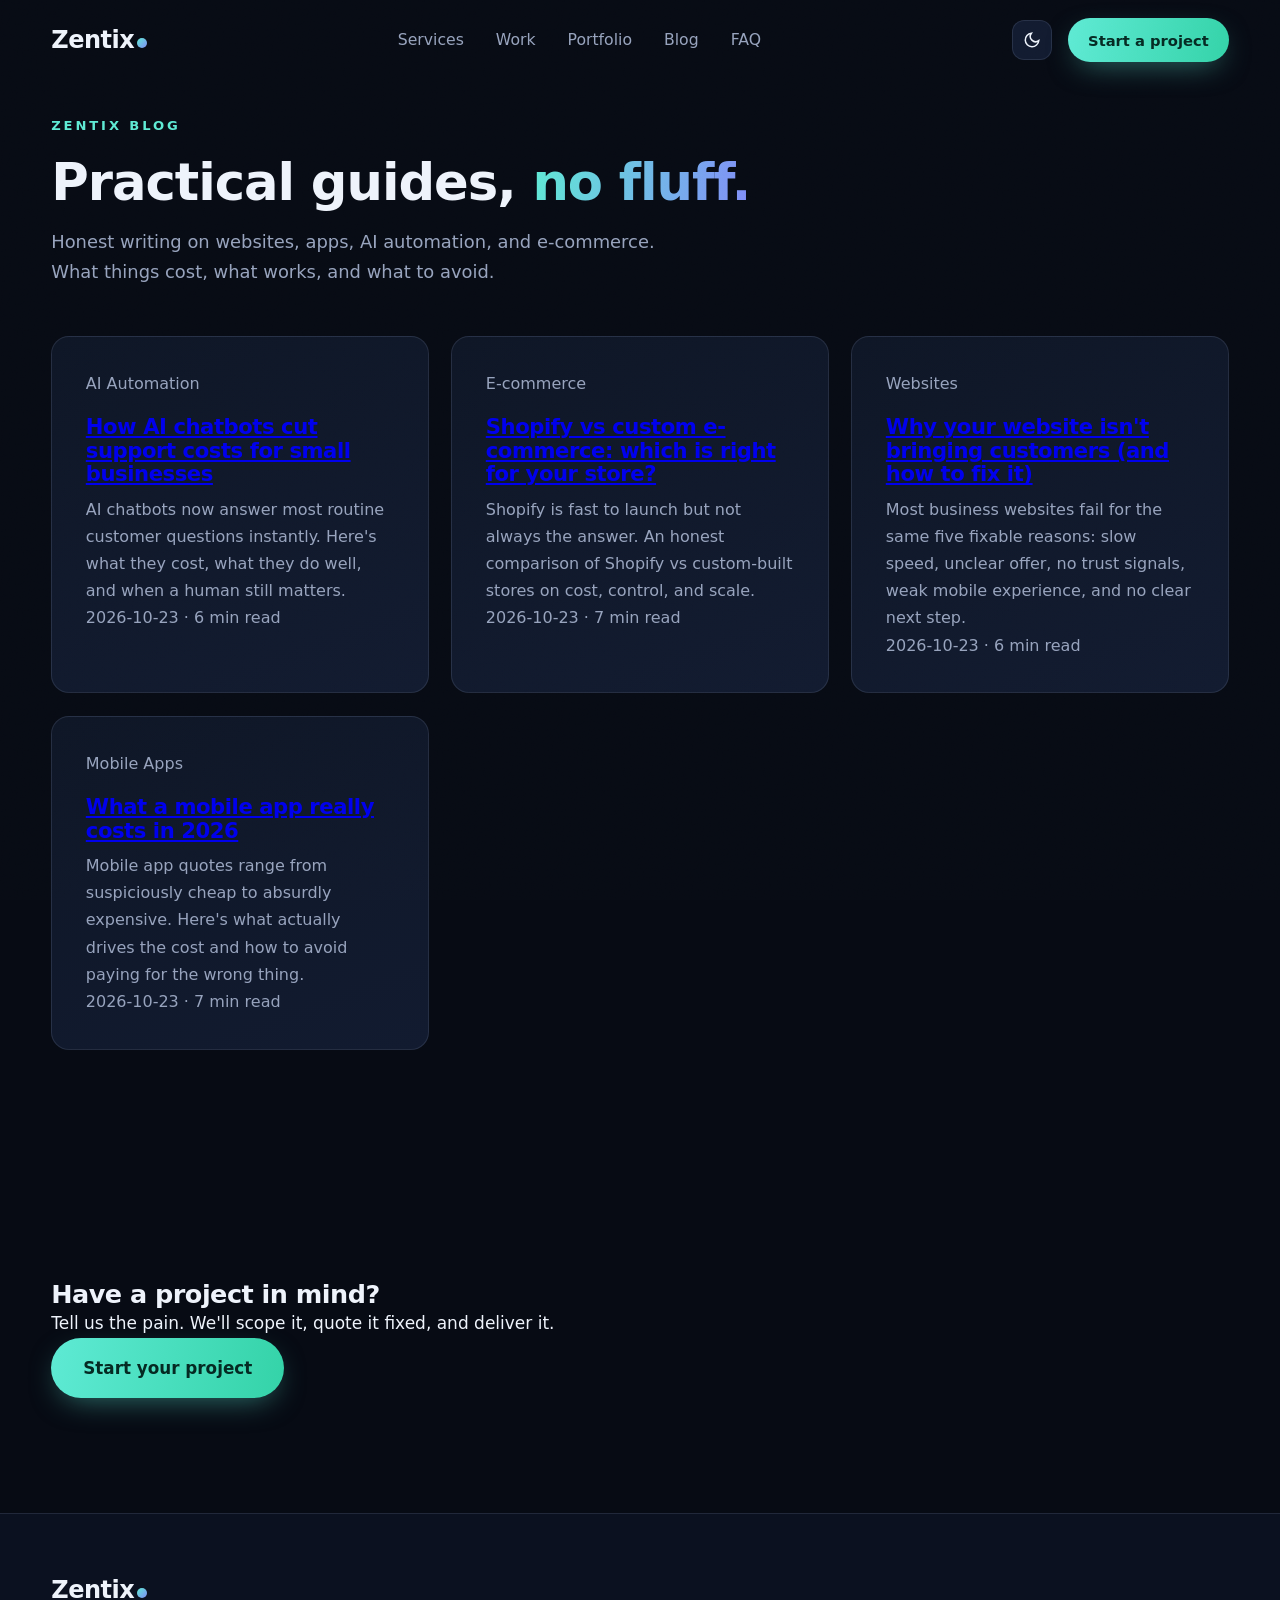
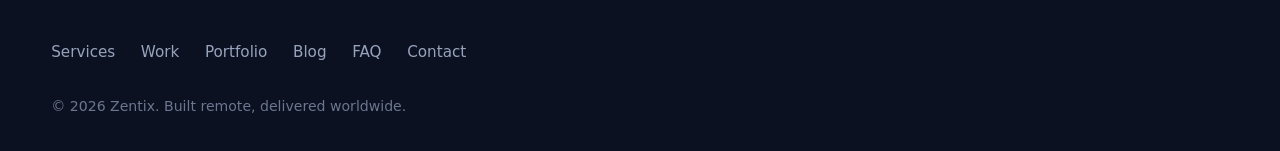
==== blog.html @ e2fa5c46 "night batch: born-digital section, i18n 6-lang, blog, OG image" ====
<!DOCTYPE html>
<html lang="en">
<head>
  <meta charset="UTF-8">
  <meta name="viewport" content="width=device-width, initial-scale=1.0">
  <title>Blog — Zentix | Websites, Apps, AI Automation, E-commerce</title>
  <meta name="description" content="Practical, honest guides on websites, mobile apps, AI automation and e-commerce from the Zentix team.">
  <link rel="canonical" href="https://mycodescene.github.io/zentix/blog.html">
  <meta property="og:type" content="website">
  <meta property="og:title" content="Zentix Blog">
  <meta property="og:image" content="https://mycodescene.github.io/zentix/images/og-image.png">
  <meta property="og:image:width" content="1200">
  <meta property="og:image:height" content="630">
  <meta name="twitter:card" content="summary_large_image">
  <meta name="twitter:image" content="https://mycodescene.github.io/zentix/images/og-image.png">
  <meta property="og:description" content="Practical, honest guides on websites, mobile apps, AI automation and e-commerce.">
  <link rel="icon" href="favicon.svg" type="image/svg+xml">
  <link rel="stylesheet" href="styles.css">
  <link rel="alternate" type="application/rss+xml" title="Zentix Blog" href="rss.xml">
  <script>document.documentElement.classList.add("js")</script>
  <script type="application/ld+json">{"@context":"https://schema.org","@type":"Blog","name":"Zentix Blog","description":"Practical guides on websites, apps, AI automation and e-commerce.","url":"https://mycodescene.github.io/zentix/blog.html"}</script>
</head>
<body>
  <div class="preloader" aria-hidden="true"><span class="preloader-word">Zentix<span class="preloader-dot">.</span></span></div>
  <a class="skip-link" href="#main">Skip to content</a>
  <header class="site-header" id="siteHeader">
    <div class="container header-inner">
      <a href="index.html" class="logo" aria-label="Zentix home">Zentix<span class="logo-dot" aria-hidden="true"></span></a>
      <nav class="main-nav" id="mainNav" aria-label="Primary">
        <a href="index.html#services" data-i18n="nav_services">Services</a>
        <a href="index.html#work" data-i18n="nav_work">Work</a>
        <a href="portfolio.html" data-i18n="nav_portfolio">Portfolio</a>
        <a href="blog.html" aria-current="page" data-i18n="nav_blog">Blog</a>
        <a href="index.html#faq" data-i18n="nav_faq">FAQ</a>
      </nav>
      <div class="header-actions">
        <button class="theme-toggle" id="themeToggle" data-i18n-aria="switch_theme" aria-label="Switch theme" aria-pressed="false">
          <svg class="tt-moon" viewBox="0 0 24 24" width="18" height="18" fill="none" stroke="currentColor" stroke-width="2" stroke-linecap="round"><path d="M21 12.8A9 9 0 1 1 11.2 3a7 7 0 0 0 9.8 9.8z"/></svg>
          <svg class="tt-sun" viewBox="0 0 24 24" width="18" height="18" fill="none" stroke="currentColor" stroke-width="2" stroke-linecap="round"><circle cx="12" cy="12" r="4"/><path d="M12 2v2m0 16v2M4.9 4.9l1.4 1.4m11.4 11.4 1.4 1.4M2 12h2m16 0h2M4.9 19.1l1.4-1.4M17.7 6.3l1.4-1.4"/></svg>
        </button>
        <a href="index.html#contact" class="btn btn-primary btn-sm" data-i18n="nav_start">Start a project</a>
        <button class="nav-toggle" id="navToggle" data-i18n-aria="open_menu" aria-label="Open menu" aria-expanded="false" aria-controls="mainNav"><span></span><span></span><span></span></button>
      </div>
    </div>
  </header>
  <main id="main">
    <section class="section" aria-label="Blog">
      <div class="container">
        <p class="eyebrow reveal" data-i18n="blog_eyebrow">Zentix Blog</p>
        <h1 class="section-title reveal"><span data-i18n="blog_t1">Practical guides,</span> <span class="grad-text" data-i18n="blog_t2">no fluff.</span></h1>
        <p class="section-sub reveal" data-i18n="blog_sub">Honest writing on websites, apps, AI automation, and e-commerce. What things cost, what works, and what to avoid.</p>
        <div class="services-grid">

          <article class="card reveal post-card">
            <p class="post-cat">AI Automation</p>
            <h3><a href="posts/ai-chatbots-support-costs.html">How AI chatbots cut support costs for small businesses</a></h3>
            <p>AI chatbots now answer most routine customer questions instantly. Here's what they cost, what they do well, and when a human still matters.</p>
            <p class="post-meta">2026-10-23 &middot; 6 min read</p>
          </article>

          <article class="card reveal post-card">
            <p class="post-cat">E-commerce</p>
            <h3><a href="posts/shopify-vs-custom-ecommerce.html">Shopify vs custom e-commerce: which is right for your store?</a></h3>
            <p>Shopify is fast to launch but not always the answer. An honest comparison of Shopify vs custom-built stores on cost, control, and scale.</p>
            <p class="post-meta">2026-10-23 &middot; 7 min read</p>
          </article>

          <article class="card reveal post-card">
            <p class="post-cat">Websites</p>
            <h3><a href="posts/website-not-bringing-customers.html">Why your website isn't bringing customers (and how to fix it)</a></h3>
            <p>Most business websites fail for the same five fixable reasons: slow speed, unclear offer, no trust signals, weak mobile experience, and no clear next step.</p>
            <p class="post-meta">2026-10-23 &middot; 6 min read</p>
          </article>

          <article class="card reveal post-card">
            <p class="post-cat">Mobile Apps</p>
            <h3><a href="posts/mobile-app-cost-2026.html">What a mobile app really costs in 2026</a></h3>
            <p>Mobile app quotes range from suspiciously cheap to absurdly expensive. Here's what actually drives the cost and how to avoid paying for the wrong thing.</p>
            <p class="post-meta">2026-10-23 &middot; 7 min read</p>
          </article>
        </div>
      </div>
    </section>
    <section class="section cta-band" aria-label="Call to action">
      <div class="container">
        <h2 class="reveal" data-i18n="cta_t">Have a project in mind?</h2>
        <p class="reveal" data-i18n="cta_d">Tell us the pain. We'll scope it, quote it fixed, and deliver it.</p>
        <p class="reveal"><a class="btn btn-primary btn-lg" href="index.html#contact" data-i18n="hero_cta1">Start your project</a></p>
      </div>
    </section>
  </main>
  <footer class="site-footer">
    <div class="container footer-inner">
      <a href="index.html" class="logo">Zentix<span class="logo-dot" aria-hidden="true"></span></a>
      <nav class="footer-nav" aria-label="Footer">
        <a href="index.html#services" data-i18n="nav_services">Services</a>
        <a href="index.html#work" data-i18n="nav_work">Work</a>
        <a href="portfolio.html" data-i18n="nav_portfolio">Portfolio</a>
        <a href="blog.html">Blog</a>
        <a href="index.html#faq" data-i18n="nav_faq">FAQ</a>
        <a href="index.html#contact" data-i18n="nav_contact">Contact</a>
      </nav>
      <p class="footer-copy" data-i18n="f_copy">&copy; 2026 Zentix. Built remote, delivered worldwide.</p>
    </div>
  </footer>
  <script src="script.js"></script>
</body>
</html>
---- styles.css ----
/* ============ ZENTIX — custom agency theme ============ */
:root {
  --ease: cubic-bezier(.16,1,.3,1); /* signature easing, winners use one curve everywhere */
  --bg: #070b14;
  --bg-soft: #0b1120;
  --surface: #0e1626;
  --surface-2: #121b30;
  --ink: #eef3fb;
  --muted: #97a3bd;
  --muted-2: #6b7690;
  --accent: #5eead4;
  --accent-2: #818cf8;
  --accent-dim: rgba(94, 234, 212, 0.12);
  --line: rgba(151, 163, 189, 0.16);
  --radius: 18px;
  --font-display: "Space Grotesk", system-ui, sans-serif;
  --font-body: "Inter", system-ui, sans-serif;
  --shadow-lg: 0 24px 60px -24px rgba(0, 0, 0, 0.7);
}

* { margin: 0; padding: 0; box-sizing: border-box; }

html {
  scroll-behavior: smooth;
  scroll-padding-top: 92px;
}

body {
  background: var(--bg);
  color: var(--ink);
  font-family: var(--font-body);
  font-size: 1.0625rem;
  line-height: 1.7;
  -webkit-font-smoothing: antialiased;
  overflow-x: hidden;
}

::selection { background: var(--accent); color: #06251f; }

img, svg { display: block; max-width: 100%; }

.container {
  width: min(1180px, 92%);
  margin: 0 auto;
}
.container.narrow { width: min(820px, 92%); }

.skip-link {
  position: absolute; left: -9999px; top: 0;
  background: var(--accent); color: #06251f;
  padding: 0.6rem 1rem; border-radius: 0 0 10px 0; z-index: 200;
  font-weight: 600; text-decoration: none;
}
.skip-link:focus { left: 0; }

/* ---------- typography ---------- */
h1, h2, h3 { font-family: var(--font-display); line-height: 1.12; letter-spacing: -0.02em; }

.eyebrow {
  font-family: var(--font-display);
  font-size: 0.82rem; font-weight: 600;
  letter-spacing: 0.22em; text-transform: uppercase;
  color: var(--accent);
  margin-bottom: 1rem;
}

.section-title {
  font-size: clamp(2rem, 4.6vw, 3.2rem);
  font-weight: 700;
  margin-bottom: 1rem;
}
.section-sub {
  color: var(--muted);
  font-size: 1.12rem;
  max-width: 640px;
  margin-bottom: 3rem;
}
.grad-text {
  background: linear-gradient(100deg, var(--accent), var(--accent-2));
  -webkit-background-clip: text;
  background-clip: text;
  color: transparent;
}

/* ---------- buttons ---------- */
.btn {
  display: inline-flex; align-items: center; justify-content: center;
  font-family: var(--font-display); font-weight: 600;
  text-decoration: none; border-radius: 999px;
  transition: transform 0.25s ease, box-shadow 0.25s ease, background 0.25s ease;
  cursor: pointer; border: none;
}
.btn-primary {
  background: linear-gradient(100deg, var(--accent), #34d3a8);
  color: #052a23;
  box-shadow: 0 10px 30px -10px rgba(94, 234, 212, 0.5);
}
.btn-primary:hover { transform: translateY(-2px); box-shadow: 0 16px 38px -10px rgba(94, 234, 212, 0.6); }
.btn-ghost {
  border: 1px solid var(--line);
  color: var(--ink);
  background: rgba(255, 255, 255, 0.02);
}
.btn-ghost:hover { border-color: var(--accent); color: var(--accent); transform: translateY(-2px); }
.btn-lg { padding: 1rem 2rem; font-size: 1.05rem; }
.btn-sm { padding: 0.62rem 1.25rem; font-size: 0.92rem; }

/* ---------- header ---------- */
.site-header {
  position: fixed; inset: 0 0 auto 0; z-index: 100;
  transition: background 0.3s ease, border-color 0.3s ease, backdrop-filter 0.3s ease;
  border-bottom: 1px solid transparent;
}
.site-header.scrolled {
  background: rgba(7, 11, 20, 0.78);
  -webkit-backdrop-filter: blur(14px);
  backdrop-filter: blur(14px);
  border-bottom-color: var(--line);
}
.header-inner {
  display: flex; align-items: center; justify-content: space-between;
  padding: 1.1rem 0;
}
.logo {
  font-family: var(--font-display); font-weight: 700; font-size: 1.5rem;
  color: var(--ink); text-decoration: none; letter-spacing: -0.02em;
}
.logo-dot {
  display: inline-block; width: 0.42em; height: 0.42em; border-radius: 50%;
  background: linear-gradient(135deg, var(--accent), var(--accent-2));
  margin-left: 0.1em;
}
.main-nav { display: flex; gap: 2rem; }
.main-nav a {
  color: var(--muted); text-decoration: none; font-weight: 500; font-size: 0.98rem;
  transition: color 0.2s ease;
}
.main-nav a:hover { color: var(--ink); }
.header-actions { display: flex; align-items: center; gap: 1rem; }
.nav-toggle {
  display: none; flex-direction: column; gap: 5px;
  background: none; border: none; cursor: pointer; padding: 0.5rem;
}
.nav-toggle span {
  width: 24px; height: 2px; background: var(--ink); border-radius: 2px;
  transition: transform 0.3s ease, opacity 0.3s ease;
}

/* ---------- hero ---------- */
.hero {
  position: relative; min-height: 100svh;
  display: flex; align-items: center;
  padding: 8.5rem 0 5rem;
  overflow: hidden;
}
.hero-canvas { position: absolute; inset: 0; width: 100%; height: 100%; opacity: 0.55; }
.hero-orbs { position: absolute; inset: 0; pointer-events: none; }
.orb { position: absolute; border-radius: 50%; filter: blur(90px); opacity: 0.5; animation: drift 14s ease-in-out infinite alternate; }
.orb-1 { width: 480px; height: 480px; background: rgba(94, 234, 212, 0.16); top: -140px; left: -120px; }
.orb-2 { width: 420px; height: 420px; background: rgba(129, 140, 248, 0.18); bottom: -120px; right: -100px; animation-delay: -5s; }
.orb-3 { width: 260px; height: 260px; background: rgba(94, 234, 212, 0.1); top: 38%; left: 55%; animation-delay: -9s; }
@keyframes drift {
  from { transform: translate(0, 0) scale(1); }
  to { transform: translate(60px, 40px) scale(1.12); }
}
.hero-inner { position: relative; z-index: 2; }
.hero-title {
  font-size: clamp(2.7rem, 7.2vw, 5.4rem);
  font-weight: 700;
  margin: 0 0 1.6rem;
}
.hero-title .line { display: block; }
.hero-sub {
  color: var(--muted); font-size: clamp(1.05rem, 1.6vw, 1.28rem);
  max-width: 620px; margin-bottom: 2.4rem;
}
.hero-ctas { display: flex; gap: 1rem; flex-wrap: wrap; margin-bottom: 2.6rem; }
.hero-meta { color: var(--muted-2); font-size: 0.95rem; display: flex; gap: 0.8rem; align-items: center; flex-wrap: wrap; }
.hero-meta .sep { color: var(--accent); }
.scroll-hint {
  position: absolute; bottom: 2rem; left: 50%; transform: translateX(-50%);
  width: 26px; height: 44px; border: 2px solid var(--muted-2); border-radius: 14px;
  display: flex; justify-content: center; padding-top: 8px; z-index: 2;
}
.scroll-hint span { width: 4px; height: 8px; border-radius: 4px; background: var(--accent); animation: hint 1.8s ease-in-out infinite; }
@keyframes hint { 0%, 100% { transform: translateY(0); opacity: 1; } 50% { transform: translateY(10px); opacity: 0.3; } }

/* ---------- reveal ---------- */
.reveal { opacity: 0; transform: translateY(28px); transition: opacity 0.7s ease, transform 0.7s ease; }
.reveal.visible { opacity: 1; transform: none; }

/* ---------- stats ---------- */
.stats { border-top: 1px solid var(--line); border-bottom: 1px solid var(--line); background: var(--bg-soft); }
.stats-grid {
  display: grid; grid-template-columns: repeat(4, 1fr);
  padding: 2.6rem 0;
}
.stat { text-align: center; padding: 0 1rem; position: relative; }
.stat + .stat::before {
  content: ""; position: absolute; left: 0; top: 15%; height: 70%;
  width: 1px; background: var(--line);
}
.stat-value { font-family: var(--font-display); font-size: clamp(1.7rem, 3vw, 2.5rem); font-weight: 700; color: var(--ink); }
.stat-value.stat-text { color: var(--accent); }
.stat-label { color: var(--muted); font-size: 0.92rem; margin-top: 0.3rem; }

/* ---------- sections ---------- */
.section { padding: clamp(4.5rem, 9vw, 7.5rem) 0; }
.section-alt { background: var(--bg-soft); border-top: 1px solid var(--line); border-bottom: 1px solid var(--line); }

/* ---------- cards / services ---------- */
.services-grid {
  display: grid; grid-template-columns: repeat(auto-fit, minmax(300px, 1fr));
  gap: 1.4rem;
}
.card {
  background: linear-gradient(160deg, var(--surface), var(--surface-2));
  border: 1px solid var(--line);
  border-radius: var(--radius);
  padding: 2.1rem;
  transition: transform 0.3s ease, border-color 0.3s ease, box-shadow 0.3s ease;
  position: relative; overflow: hidden;
}
.card::after {
  content: ""; position: absolute; inset: 0; border-radius: inherit; pointer-events: none;
  background: radial-gradient(420px 200px at 20% 0%, rgba(94, 234, 212, 0.09), transparent 60%);
  opacity: 0; transition: opacity 0.3s ease;
}
.card:hover { transform: translateY(-6px); border-color: rgba(94, 234, 212, 0.4); box-shadow: var(--shadow-lg); }
.card:hover::after { opacity: 1; }
.card h3 { font-size: 1.32rem; margin: 1.1rem 0 0.6rem; }
.card p { color: var(--muted); font-size: 1rem; }
.card-icon {
  width: 52px; height: 52px; border-radius: 14px;
  display: flex; align-items: center; justify-content: center;
  background: var(--accent-dim); color: var(--accent);
}
.card-icon svg { width: 26px; height: 26px; }

/* ---------- work slider ---------- */
.slider { position: relative; }
.slider-viewport { overflow: hidden; border-radius: calc(var(--radius) + 6px); }
.slider-track { display: flex; transition: transform 0.55s cubic-bezier(0.22, 0.8, 0.3, 1); }
.slide {
  flex: 0 0 100%;
  display: grid; grid-template-columns: 1.25fr 1fr; gap: 2.5rem; align-items: center;
  background: linear-gradient(160deg, var(--surface), var(--surface-2));
  border: 1px solid var(--line);
  border-radius: calc(var(--radius) + 6px);
  padding: clamp(1.6rem, 4vw, 3rem);
  min-height: 420px;
}
.browser-mock {
  border-radius: 14px; overflow: hidden;
  border: 1px solid rgba(255, 255, 255, 0.12);
  box-shadow: var(--shadow-lg);
  min-height: 300px; display: flex; flex-direction: column;
}
.mock-a { background: linear-gradient(135deg, #0e3a4d, #0a6b6b); }
.mock-b { background: linear-gradient(135deg, #2a1215, #7a1f1f); }
.mock-c { background: linear-gradient(135deg, #1d3a24, #3f6b35); }
.mock-d { background: linear-gradient(135deg, #3a1d5e, #b23a48); }
.mock-e { background: linear-gradient(135deg, #232a5e, #5e3fa3); }
.mock-f { background: linear-gradient(135deg, #0f3d33, #1f8a5b); }
.mock-g { background: linear-gradient(135deg, #101c3a, #8a6d1f); }
.mock-h { background: linear-gradient(135deg, #1c2b33, #2b7a8a); }
.mock-i { background: linear-gradient(135deg, #123a5e, #1f8a70); }
.mock-j { background: linear-gradient(135deg, #3a2a12, #b07a1f); }
.mock-k { background: linear-gradient(135deg, #12305e, #2f7fc4); }
.mock-l { background: linear-gradient(135deg, #3d1420, #c43d2f); }
.mock-m { background: linear-gradient(135deg, #14283d, #2f6db0); }
.mock-n { background: linear-gradient(135deg, #2a1f4d, #6d3fb0); }
.mock-o { background: linear-gradient(135deg, #3d2a12, #c47a1f); }
.mock-p { background: linear-gradient(135deg, #123a4d, #1f9dc4); }
.mock-q { background: linear-gradient(135deg, #0f2b4d, #3f8aC4); }
.mock-r { background: linear-gradient(135deg, #3d2b12, #c48a1f); }
.browser-bar {
  display: flex; align-items: center; gap: 0.45rem;
  padding: 0.7rem 1rem; background: rgba(0, 0, 0, 0.35);
}
.browser-bar span { width: 10px; height: 10px; border-radius: 50%; background: rgba(255, 255, 255, 0.28); }
.browser-bar em {
  font-style: normal; font-size: 0.78rem; color: rgba(255, 255, 255, 0.85);
  background: rgba(255, 255, 255, 0.12); border-radius: 999px;
  padding: 0.15rem 0.8rem; margin-left: 0.5rem; font-family: var(--font-display);
  white-space: nowrap; overflow: hidden; text-overflow: ellipsis; max-width: 70%;
}

/* ---------- light theme ---------- */
[data-theme="light"] {
  --bg: #f5f8fc;
  --bg-soft: #e9eff8;
  --surface: #ffffff;
  --surface-2: #edf2f9;
  --ink: #0d1526;
  --muted: #48546e;
  --muted-2: #7c879e;
  --accent: #0d9488;
  --accent-2: #4f46e5;
  --accent-dim: rgba(13, 148, 136, 0.10);
  --line: rgba(13, 21, 38, 0.12);
  --shadow-lg: 0 24px 60px -28px rgba(13, 21, 38, 0.28);
}
.theme-toggle {
  display: inline-flex; align-items: center; justify-content: center;
  width: 40px; height: 40px; border-radius: 12px; cursor: pointer;
  background: var(--surface-2); border: 1px solid var(--line); color: var(--ink);
  transition: transform 0.2s ease, background 0.2s ease;
}
.theme-toggle:hover { transform: translateY(-2px); background: var(--accent-dim); }
.theme-toggle .tt-sun { display: none; }
[data-theme="light"] .theme-toggle .tt-sun { display: block; }
[data-theme="light"] .theme-toggle .tt-moon { display: none; }
.thumb-link { display: block; border-radius: 0 0 12px 12px; overflow: hidden; }
.thumb-link:hover img.thumb { transform: scale(1.02); }
img.thumb { transition: transform 0.35s ease; }

.browser-mock img.thumb { flex: 1; width: 100%; min-height: 260px; object-fit: cover; object-position: top center; display: block; background: #0b0f14; }
.mock-body { flex: 1; padding: 1.6rem; display: flex; flex-direction: column; gap: 0.8rem; justify-content: center; }
.mock-body i { display: block; border-radius: 8px; background: rgba(255, 255, 255, 0.16); }
.m-hero { height: 86px; background: rgba(255, 255, 255, 0.22); }
.m-line { height: 12px; }
.m-line.w80 { width: 80%; } .m-line.w75 { width: 75%; } .m-line.w70 { width: 70%; }
.m-line.w65 { width: 65%; } .m-line.w60 { width: 60%; } .m-line.w55 { width: 55%; } .m-line.w50 { width: 50%; }
.m-btn { width: 120px; height: 30px; background: rgba(255, 255, 255, 0.32); margin-top: 0.4rem; }
.mock-app { align-items: center; }
.m-phone { width: 110px; height: 190px; border-radius: 22px; background: rgba(255, 255, 255, 0.2); border: 3px solid rgba(255, 255, 255, 0.35); }
.slide-info h3 { font-size: clamp(1.6rem, 3vw, 2.3rem); margin-bottom: 0.8rem; }
.slide-info p { color: var(--muted); margin-bottom: 1.4rem; }
.text-link {
  color: var(--accent); font-weight: 600; text-decoration: none;
  font-family: var(--font-display); display: inline-flex; align-items: center; gap: 0.3rem;
}
.text-link:hover { text-decoration: underline; }
.slider-controls {
  display: flex; align-items: center; justify-content: center;
  gap: 1.2rem; margin-top: 1.6rem;
}
.slider-btn {
  width: 48px; height: 48px; border-radius: 50%;
  border: 1px solid var(--line); background: var(--surface); color: var(--ink);
  font-size: 1.2rem; cursor: pointer;
  transition: border-color 0.2s ease, color 0.2s ease, transform 0.2s ease;
}
.slider-btn:hover { border-color: var(--accent); color: var(--accent); transform: scale(1.06); }
.slider-dots { display: flex; gap: 0.55rem; flex-wrap: wrap; justify-content: center; max-width: 60%; }
.slider-dot {
  width: 10px; height: 10px; border-radius: 50%;
  background: var(--muted-2); border: none; cursor: pointer; padding: 0;
  transition: background 0.2s ease, transform 0.2s ease;
}
.slider-dot.active { background: var(--accent); transform: scale(1.35); }
.work-note { text-align: center; color: var(--muted-2); margin-top: 2rem; font-size: 0.98rem; }

/* ---------- process ---------- */
.process-grid {
  display: grid; grid-template-columns: repeat(auto-fit, minmax(230px, 1fr));
  gap: 1.4rem; counter-reset: step;
}
.step {
  background: linear-gradient(160deg, var(--surface), var(--surface-2));
  border: 1px solid var(--line); border-radius: var(--radius);
  padding: 2rem; position: relative; overflow: hidden;
  transition: transform 0.3s ease, border-color 0.3s ease;
}
.step:hover { transform: translateY(-6px); border-color: rgba(129, 140, 248, 0.45); }
.step-num {
  font-family: var(--font-display); font-size: 3.2rem; font-weight: 700;
  background: linear-gradient(120deg, var(--accent), var(--accent-2));
  -webkit-background-clip: text; background-clip: text; color: transparent;
  opacity: 0.9; display: block; margin-bottom: 1rem;
}
.step h3 { font-size: 1.25rem; margin-bottom: 0.6rem; }
.step p { color: var(--muted); font-size: 0.99rem; }

/* ---------- team ---------- */
.team-grid {
  display: grid; grid-template-columns: repeat(auto-fit, minmax(300px, 1fr));
  gap: 1.4rem; max-width: 860px;
}
.team-card { text-align: left; }
.avatar {
  width: 84px; height: 84px; border-radius: 50%;
  background: linear-gradient(135deg, var(--accent-dim), rgba(129, 140, 248, 0.18));
  border: 1px solid rgba(94, 234, 212, 0.35);
  display: flex; align-items: center; justify-content: center;
  font-family: var(--font-display); font-weight: 700; font-size: 1.5rem; color: var(--accent);
  margin-bottom: 1.2rem;
}
.team-card .role {
  color: var(--accent); font-family: var(--font-display); font-weight: 600;
  font-size: 0.95rem; letter-spacing: 0.04em; margin-bottom: 0.8rem;
}

/* ---------- testimonials (styles ready; section ships when real quotes arrive) ---------- */
.testimonial-grid {
  display: grid; grid-template-columns: repeat(auto-fit, minmax(300px, 1fr));
  gap: 1.4rem;
}
.testimonial-card {
  background: linear-gradient(160deg, var(--surface), var(--surface-2));
  border: 1px solid var(--line); border-radius: var(--radius);
  padding: 2rem; position: relative;
}
.testimonial-card::before {
  content: "\201C";
  font-family: var(--font-display); font-size: 3.4rem; line-height: 1;
  color: var(--accent); opacity: 0.5; display: block; margin-bottom: 0.6rem;
}
.testimonial-quote { color: var(--ink); font-size: 1.05rem; margin-bottom: 1.2rem; }
.testimonial-author { color: var(--muted); font-size: 0.92rem; }
.testimonial-author strong { color: var(--ink); display: block; font-family: var(--font-display); }

/* ---------- faq ---------- */
.faq-list { display: flex; flex-direction: column; gap: 0.9rem; }
.faq-item {
  background: var(--surface); border: 1px solid var(--line);
  border-radius: 14px; overflow: hidden;
  transition: border-color 0.25s ease;
}
.faq-item.open { border-color: rgba(94, 234, 212, 0.4); }
.faq-q {
  width: 100%; display: flex; justify-content: space-between; align-items: center; gap: 1rem;
  background: none; border: none; color: var(--ink); cursor: pointer;
  font-family: var(--font-display); font-size: 1.08rem; font-weight: 600; text-align: left;
  padding: 1.3rem 1.5rem;
}
.faq-icon {
  flex: 0 0 auto; width: 30px; height: 30px; border-radius: 50%;
  border: 1px solid var(--line); display: flex; align-items: center; justify-content: center;
  color: var(--accent); font-size: 1.2rem; transition: transform 0.3s ease;
}
.faq-item.open .faq-icon { transform: rotate(45deg); }
.faq-a { max-height: 0; overflow: hidden; transition: max-height 0.35s ease; }
.faq-a p { padding: 0 1.5rem 1.4rem; color: var(--muted); }

/* ---------- contact form ---------- */
.contact-form {
  background: linear-gradient(160deg, var(--surface), var(--surface-2));
  border: 1px solid var(--line); border-radius: calc(var(--radius) + 6px);
  padding: clamp(1.6rem, 4vw, 2.8rem);
  box-shadow: var(--shadow-lg);
}
.form-row { display: grid; grid-template-columns: 1fr 1fr; gap: 1.2rem; }
.form-field { margin-bottom: 1.2rem; display: flex; flex-direction: column; }
.form-field label {
  font-family: var(--font-display); font-weight: 600; font-size: 0.95rem;
  margin-bottom: 0.5rem; color: var(--ink);
}
.form-field input, .form-field select, .form-field textarea {
  background: rgba(255, 255, 255, 0.04);
  border: 1px solid var(--line); border-radius: 12px;
  color: var(--ink); font-family: var(--font-body); font-size: 1rem;
  padding: 0.85rem 1rem; width: 100%;
  transition: border-color 0.2s ease, box-shadow 0.2s ease;
}
.form-field select option { background: var(--surface-2); color: var(--ink); }
.form-field textarea { resize: vertical; min-height: 130px; }
.form-field input:focus, .form-field select:focus, .form-field textarea:focus {
  outline: none; border-color: var(--accent);
  box-shadow: 0 0 0 3px rgba(94, 234, 212, 0.15);
}
.form-field input::placeholder, .form-field textarea::placeholder { color: var(--muted-2); }
.form-submit { width: 100%; margin-top: 0.4rem; }
.form-submit:disabled { opacity: 0.6; cursor: wait; transform: none; }
.form-note { text-align: center; color: var(--muted-2); font-size: 0.9rem; margin-top: 1rem; }
.form-status {
  margin-top: 1.2rem; padding: 1rem 1.2rem; border-radius: 12px;
  font-size: 0.98rem; line-height: 1.6;
}
.form-status.success { background: rgba(94, 234, 212, 0.1); border: 1px solid rgba(94, 234, 212, 0.4); color: var(--ink); }
.form-status.error { background: rgba(248, 113, 113, 0.08); border: 1px solid rgba(248, 113, 113, 0.4); color: var(--ink); }
.form-status a { color: var(--accent); }

/* ---------- footer ---------- */
.site-footer { border-top: 1px solid var(--line); padding: 3.5rem 0 2rem; background: var(--bg-soft); }
.footer-inner { display: flex; flex-direction: column; gap: 1.8rem; }
.footer-brand p { color: var(--muted); margin-top: 0.6rem; max-width: 420px; }
.footer-nav { display: flex; gap: 1.6rem; flex-wrap: wrap; }
.footer-nav a { color: var(--muted); text-decoration: none; font-size: 0.95rem; }
.footer-nav a:hover { color: var(--accent); }
.footer-copy { color: var(--muted-2); font-size: 0.88rem; }

/* ---------- responsive ---------- */
@media (max-width: 960px) {
  .slide { grid-template-columns: 1fr; gap: 1.6rem; min-height: 0; }
  .browser-mock { min-height: 240px; }
}
@media (max-width: 820px) {
  .main-nav {
    position: fixed; inset: 0 0 0 auto; width: min(320px, 80vw); height: 100dvh;
    background: rgba(11, 17, 32, 0.98);
    -webkit-backdrop-filter: blur(16px); backdrop-filter: blur(16px);
    flex-direction: column; padding: 6rem 2rem 2rem; gap: 1.4rem;
    transform: translateX(100%); transition: transform 0.35s ease;
    border-left: 1px solid var(--line);
  }
  .main-nav.open { transform: none; }
  .main-nav a { font-size: 1.15rem; }
  .nav-toggle { display: flex; }
  .nav-toggle.active span:nth-child(1) { transform: translateY(7px) rotate(45deg); }
  .nav-toggle.active span:nth-child(2) { opacity: 0; }
  .nav-toggle.active span:nth-child(3) { transform: translateY(-7px) rotate(-45deg); }
  .header-actions .btn-sm { display: none; }
  .stats-grid { grid-template-columns: repeat(2, 1fr); gap: 1.8rem 0; }
  .stat:nth-child(3)::before { display: none; }
}
@media (max-width: 560px) {
  .form-row { grid-template-columns: 1fr; }
  .hero-ctas .btn-lg { width: 100%; }
  .scroll-hint { display: none; }
}

/* ---------- reduced motion ---------- */
@media (prefers-reduced-motion: reduce) {
  html { scroll-behavior: auto; }
  .reveal { opacity: 1; transform: none; transition: none; }
  .orb { animation: none; }
  .scroll-hint span { animation: none; }
  .slider-track { transition: none; }
}

/* ---------- focus visibility ---------- */
a:focus-visible, button:focus-visible, input:focus-visible, select:focus-visible, textarea:focus-visible {
  outline: 2px solid var(--accent); outline-offset: 3px;
}

/* ---------- business consultant widget ---------- */
.zc-launcher { position: fixed; right: 1.4rem; bottom: 1.4rem; z-index: 120; width: 58px; height: 58px; border-radius: 50%; border: none; cursor: pointer; display: flex; align-items: center; justify-content: center; color: #06251f; background: linear-gradient(135deg, var(--accent), #34d3a8); box-shadow: 0 12px 32px -8px rgba(0,0,0,.5); transition: transform .2s ease; }
.zc-launcher:hover { transform: scale(1.07); }
.zc-ping { position: absolute; top: 3px; right: 3px; width: 12px; height: 12px; border-radius: 50%; background: #ff5d5d; border: 2px solid var(--bg); }
.zc-panel { position: fixed; right: 1.4rem; bottom: 6.6rem; z-index: 120; width: min(380px, calc(100vw - 2.8rem)); height: min(560px, calc(100dvh - 9rem)); display: flex; flex-direction: column; background: var(--surface); border: 1px solid var(--line); border-radius: 20px; box-shadow: var(--shadow-lg); overflow: hidden; }
.zc-panel[hidden] { display: none; }
.zc-head { display: flex; align-items: center; justify-content: space-between; padding: .85rem 1.1rem; background: var(--surface-2); border-bottom: 1px solid var(--line); }
.zc-head-text { display: flex; flex-direction: column; }
.zc-head-text strong { font-family: var(--font-display); font-size: 1rem; }
.zc-head-text span { font-size: .78rem; color: var(--muted); }
.zc-close { background: none; border: none; color: var(--muted); font-size: 1.6rem; cursor: pointer; line-height: 1; padding: 0 .2rem; }
.zc-body { flex: 1; overflow-y: auto; padding: 1rem; display: flex; flex-direction: column; gap: .7rem; }
.zc-msg { max-width: 90%; padding: .65rem .95rem; border-radius: 14px; font-size: .92rem; line-height: 1.55; }
.zc-msg.bot { align-self: flex-start; background: var(--surface-2); border: 1px solid var(--line); border-bottom-left-radius: 4px; }
.zc-msg.user { align-self: flex-end; background: var(--accent-dim); border: 1px solid var(--accent); border-bottom-right-radius: 4px; }
.zc-msg ul { margin: .45rem 0 0 1.1rem; padding: 0; }
.zc-msg li { margin-bottom: .35rem; }
.zc-quick { display: flex; flex-wrap: wrap; gap: .5rem; padding: .65rem 1rem; border-top: 1px solid var(--line); }
.zc-quick:empty { display: none; }
.zc-chip { padding: .45rem .95rem; border-radius: 999px; border: 1px solid var(--accent); background: transparent; color: var(--ink); font-size: .85rem; cursor: pointer; transition: background .2s ease; font-family: inherit; }
.zc-chip:hover { background: var(--accent-dim); }
.zc-inputrow { display: flex; gap: .5rem; padding: .7rem 1rem; border-top: 1px solid var(--line); }
.zc-inputrow[hidden] { display: none; }
.zc-inputrow input { flex: 1; min-width: 0; padding: .6rem .9rem; border-radius: 12px; border: 1px solid var(--line); background: var(--bg-soft); color: var(--ink); font-size: .92rem; font-family: inherit; }
.zc-inputrow input:focus { outline: 2px solid var(--accent); }
.zc-inputrow button { width: 44px; flex: none; border-radius: 12px; border: none; cursor: pointer; background: var(--accent); color: #06251f; font-size: 1.05rem; }
@media (max-width: 480px) {
  .zc-launcher { right: 1rem; bottom: 1rem; }
  .zc-panel { right: 1rem; bottom: 5.8rem; }
}

/* ================= PORTFOLIO PAGE ================= */
.pf-hero { position: relative; overflow: hidden; padding: 9rem 0 5rem; }
.pf-hero-bg { position: absolute; inset: -12% 0; z-index: -1; }
.pf-hero-bg img { width: 100%; height: 100%; object-fit: cover; opacity: .5; transform: scale(1.08); will-change: transform; }
.pf-hero::after { content: ""; position: absolute; inset: 0; z-index: -1; background: linear-gradient(180deg, transparent 40%, var(--bg) 96%); }
.pf-hero-inner h1 { font-size: clamp(2.6rem, 7.5vw, 5.2rem); letter-spacing: -0.03em; margin: .6rem 0 1rem; }
.pf-lead { font-size: 1.12rem; color: var(--muted); max-width: 640px; }
.pf-stats { display: grid; grid-template-columns: repeat(4, 1fr); gap: 1rem; margin-top: 2.4rem; max-width: 720px; }
.pf-stats div { background: var(--surface); border: 1px solid var(--line); border-radius: var(--radius); padding: 1.1rem 1.2rem; }
.pf-stats strong { display: block; font-family: var(--font-display); font-size: 2rem; color: var(--accent); }
.pf-stats span { font-size: .85rem; color: var(--muted); }

/* logo marquee */
.logo-marquee { overflow: hidden; border-top: 1px solid var(--line); border-bottom: 1px solid var(--line); padding: 1.4rem 0; background: var(--bg-soft); }
.logo-track { display: inline-flex; align-items: center; gap: 2.2rem; white-space: nowrap; padding-right: 2.2rem; animation: logo-scroll 46s linear infinite; will-change: transform; }
.logo-marquee:hover .logo-track { animation-play-state: paused; }
.logo-mark { font-family: var(--font-display); font-size: clamp(1.3rem, 3vw, 2rem); font-weight: 700; letter-spacing: -0.01em; color: var(--ink); opacity: .85; }
.logo-sep { color: var(--accent); font-size: 1.1rem; }
@keyframes logo-scroll { to { transform: translateX(-50%); } }

/* featured slider */
.pf-featured { padding: 5rem 0 2rem; }
.pf-featured h2, .pf-all h2, .pf-ecom h2 { font-size: clamp(1.8rem, 4.5vw, 2.8rem); margin: .5rem 0 1.8rem; letter-spacing: -0.02em; }
.fz-wrap { position: relative; border-radius: 22px; overflow: hidden; border: 1px solid var(--line); background: var(--surface); }
.fz-track { display: flex; transition: transform .55s cubic-bezier(.22,.8,.3,1); }
.fz-slide { flex: 0 0 100%; position: relative; }
.fz-slide img { width: 100%; aspect-ratio: 16/9; object-fit: cover; display: block; }
.fz-cap { position: absolute; left: 0; right: 0; bottom: 0; display: flex; align-items: center; justify-content: space-between; gap: 1rem; padding: 2.2rem 1.4rem 1.1rem; background: linear-gradient(180deg, transparent, rgba(0,0,0,.72)); color: #fff; }
.fz-cap strong { font-family: var(--font-display); font-size: 1.15rem; }
.fz-cap a { color: #fff; font-size: .9rem; text-decoration: none; border-bottom: 1px solid rgba(255,255,255,.5); }
.fz-arrow { position: absolute; top: 50%; transform: translateY(-50%); width: 46px; height: 46px; border-radius: 50%; border: 1px solid var(--line); background: color-mix(in srgb, var(--surface) 82%, transparent); color: var(--ink); font-size: 1.2rem; cursor: pointer; z-index: 2; backdrop-filter: blur(6px); }
.fz-prev { left: .9rem; } .fz-next { right: .9rem; }
.fz-arrow:hover { background: var(--accent-dim); }
.fz-dots { position: absolute; bottom: .9rem; left: 50%; transform: translateX(-50%); display: flex; gap: .45rem; z-index: 2; }
.fz-dot { width: 9px; height: 9px; border-radius: 50%; border: none; background: rgba(255,255,255,.4); cursor: pointer; padding: 0; }
.fz-dot.active { background: #fff; transform: scale(1.25); }

/* ecommerce section */
.pf-ecom { padding: 5rem 0; background: var(--bg-soft); border-top: 1px solid var(--line); border-bottom: 1px solid var(--line); }
.ecom-split { display: grid; grid-template-columns: 1fr 1fr; gap: 2.5rem; align-items: center; margin-top: 2.2rem; }
.ecom-img img { width: 100%; border-radius: 20px; border: 1px solid var(--line); box-shadow: var(--shadow-lg); }
.ecom-feats { display: grid; gap: 1.1rem; }
.ecom-feat { display: flex; gap: 1rem; background: var(--surface); border: 1px solid var(--line); border-radius: var(--radius); padding: 1.1rem 1.2rem; }
.ecom-feat svg { flex: none; width: 30px; height: 30px; color: var(--accent); margin-top: .15rem; }
.ecom-feat strong { display: block; font-family: var(--font-display); margin-bottom: .2rem; }
.ecom-feat span { font-size: .92rem; color: var(--muted); }
.ecom-row-wrap { margin-top: 2.6rem; }
.ecom-row-label { font-family: var(--font-display); font-weight: 600; margin-bottom: 1rem; color: var(--muted); }
.ecom-row { display: flex; gap: 1.2rem; overflow-x: auto; padding-bottom: 1rem; scroll-snap-type: x mandatory; -webkit-overflow-scrolling: touch; }
.ecom-card { flex: 0 0 min(420px, 84vw); scroll-snap-align: start; background: var(--surface); border: 1px solid var(--line); border-radius: var(--radius); overflow: hidden; }
.ecom-visual img { width: 100%; aspect-ratio: 16/10; object-fit: cover; display: block; }
.ecom-info { padding: 1.2rem 1.3rem 1.4rem; }
.ecom-info h3 { font-size: 1.2rem; margin-bottom: .4rem; }
.ecom-info p { font-size: .93rem; color: var(--muted); margin-bottom: .7rem; }

/* big marquee divider */
.big-marquee { overflow: hidden; padding: 3.2rem 0; }
.big-track { display: inline-flex; gap: 2.4rem; white-space: nowrap; padding-right: 2.4rem; animation: logo-scroll 30s linear infinite; will-change: transform; }
.big-track span { font-family: var(--font-display); font-size: clamp(3rem, 10vw, 7rem); font-weight: 700; letter-spacing: -0.03em; color: transparent; -webkit-text-stroke: 1.5px var(--muted-2); }
.big-track .big-sep { color: var(--accent); -webkit-text-stroke: 0; font-size: clamp(2rem, 6vw, 4rem); align-self: center; }

/* project grid */
.pf-all { padding: 2rem 0 5rem; }
.pf-filters { display: flex; flex-wrap: wrap; gap: .6rem; margin-bottom: 2rem; }
.pf-chip { padding: .55rem 1.2rem; border-radius: 999px; border: 1px solid var(--line); background: var(--surface); color: var(--muted); font-size: .92rem; font-family: inherit; cursor: pointer; transition: all .2s ease; }
.pf-chip:hover { border-color: var(--accent); color: var(--ink); }
.pf-chip.active { background: var(--accent); border-color: var(--accent); color: #06251f; font-weight: 600; }
.pf-grid { display: grid; grid-template-columns: repeat(auto-fill, minmax(min(100%, 330px), 1fr)); gap: 1.6rem; }
.pf-card { background: var(--surface); border: 1px solid var(--line); border-radius: var(--radius); overflow: hidden; transition: transform .25s ease, box-shadow .25s ease; }
.pf-card:hover { transform: translateY(-6px); box-shadow: var(--shadow-lg); }
.pf-visual { position: relative; }
.pf-visual img { width: 100%; aspect-ratio: 16/10; object-fit: cover; display: block; }
.pf-gen { aspect-ratio: 16/10; display: flex; align-items: center; justify-content: center; }
.pf-letter { font-family: var(--font-display); font-size: 4.2rem; font-weight: 700; color: rgba(255,255,255,.92); text-shadow: 0 4px 24px rgba(0,0,0,.35); }
.pf-cat { position: absolute; top: .8rem; left: .8rem; font-size: .72rem; font-weight: 600; letter-spacing: .06em; text-transform: uppercase; background: rgba(0,0,0,.55); color: #fff; padding: .32rem .7rem; border-radius: 999px; backdrop-filter: blur(4px); }
.pf-info { padding: 1.3rem 1.4rem 1.5rem; }
.pf-info h3 { font-size: 1.25rem; margin-bottom: .45rem; }
.pf-info p { font-size: .94rem; color: var(--muted); margin-bottom: .8rem; }

/* cta */
.pf-cta { text-align: center; padding: 4.5rem 0 6rem; }
.pf-cta h2 { font-size: clamp(2rem, 5.5vw, 3.4rem); letter-spacing: -0.02em; margin-bottom: .8rem; }
.pf-cta p { color: var(--muted); margin-bottom: 1.6rem; }
.main-nav a.active { color: var(--accent); }

/* reveal */
.reveal { opacity: 0; transform: translateY(26px); transition: opacity .7s ease, transform .7s ease; }
.reveal.in { opacity: 1; transform: none; }
@media (prefers-reduced-motion: reduce) {
  .reveal { opacity: 1; transform: none; }
  .logo-track, .big-track { animation: none; }
}

/* ---------- portfolio mobile ---------- */
@media (max-width: 860px) {
  .ecom-split { grid-template-columns: 1fr; }
  .pf-stats { grid-template-columns: repeat(2, 1fr); }
}
@media (max-width: 560px) {
  .pf-hero { padding: 7rem 0 3.5rem; }
  .fz-arrow { width: 38px; height: 38px; }
  .fz-cap { flex-direction: column; align-items: flex-start; gap: .3rem; padding-top: 3rem; }
  .pf-filters { gap: .45rem; }
  .pf-chip { font-size: .85rem; padding: .5rem 1rem; }
}

/* typing indicator */
.zc-typing span { display: inline-block; width: 7px; height: 7px; margin-right: 4px; border-radius: 50%; background: var(--muted); animation: zc-blink 1.2s infinite; }
.zc-typing span:nth-child(2) { animation-delay: .2s; }
.zc-typing span:nth-child(3) { animation-delay: .4s; margin-right: 0; }
@keyframes zc-blink { 0%, 80%, 100% { opacity: .25; } 40% { opacity: 1; } }

/* ---------- premium layer: portfolio hero depth ---------- */
.pf-hero .hero-orbs { position: absolute; inset: 0; pointer-events: none; overflow: hidden; }
.pf-hero .orb { position: absolute; border-radius: 50%; filter: blur(100px); opacity: .55; animation: drift 16s ease-in-out infinite alternate; }
.pf-hero .orb-1 { width: 520px; height: 520px; background: rgba(94,234,212,.14); top: -160px; left: -140px; }
.pf-hero .orb-2 { width: 460px; height: 460px; background: rgba(129,140,248,.16); bottom: -160px; right: -120px; animation-delay: -6s; }
.pf-hero h1 .grad-text { background: linear-gradient(100deg, var(--accent), var(--accent-2)); -webkit-background-clip: text; background-clip: text; color: transparent; }
.pf-card:hover { border-color: rgba(94,234,212,.45); box-shadow: 0 24px 60px -20px rgba(94,234,212,.25), var(--shadow-lg); }
.ecom-feat:hover { border-color: rgba(94,234,212,.4); }
.pf-chip.active { box-shadow: 0 8px 24px -8px rgba(94,234,212,.55); }
.fz-wrap { box-shadow: var(--shadow-lg); }

/* ============ award-level motion layer (research 2026-10-23) ============ */
/* film grain: static SVG noise, ~1KB, transform-free */
body::after { content: ""; position: fixed; inset: 0; z-index: 2500; pointer-events: none; opacity: .05; mix-blend-mode: overlay;
  background-image: url("data:image/svg+xml,%3Csvg xmlns='http://www.w3.org/2000/svg' width='140' height='140'%3E%3Cfilter id='n'%3E%3CfeTurbulence type='fractalNoise' baseFrequency='0.85' numOctaves='2' stitchTiles='stitch'/%3E%3C/filter%3E%3Crect width='140' height='140' filter='url(%23n)'/%3E%3C/svg%3E"); }

/* masked line-by-line hero reveal (the #1 award-hero treatment) */
.mask { display: block; overflow: hidden; }
.js .mask > span { display: block; transform: translateY(112%); transition: transform 1.05s var(--ease); transition-delay: var(--d, 0s); will-change: transform; }
body.loaded .mask > span { transform: none; }

/* preloader: brand moment that morphs into the hero, never gates content */
.preloader { position: fixed; inset: 0; z-index: 3000; background: var(--bg); display: flex; align-items: center; justify-content: center;
  transition: transform .8s var(--ease); animation: pl-failsafe .6s ease 3s forwards; }
.preloader-word { font-family: var(--font-display); font-weight: 700; font-size: clamp(2rem, 6vw, 3.4rem); letter-spacing: -0.03em;
  animation: pl-word 1.1s var(--ease) both; }
.preloader-dot { color: var(--accent); }
body.loaded .preloader { transform: translateY(-101%); animation: none; }
@keyframes pl-word { from { opacity: 0; transform: translateY(24px); } to { opacity: 1; transform: none; } }
@keyframes pl-failsafe { to { opacity: 0; visibility: hidden; } }

/* custom cursor: dot + lagging ring, desktop only (JS adds .has-cursor) */
.cursor-dot, .cursor-ring { display: none; position: fixed; top: 0; left: 0; pointer-events: none; z-index: 4000; border-radius: 50%; }
body.has-cursor .cursor-dot, body.has-cursor .cursor-ring { display: block; }
.cursor-dot { width: 8px; height: 8px; background: var(--accent); margin: -4px 0 0 -4px; }
.cursor-ring { width: 38px; height: 38px; border: 1.5px solid rgba(94,234,212,.55); margin: -19px 0 0 -19px; transition: width .25s var(--ease), height .25s var(--ease), margin .25s var(--ease), border-color .25s ease; }
.cursor-ring.grow { width: 64px; height: 64px; margin: -32px 0 0 -32px; border-color: rgba(94,234,212,.9); }
body.has-cursor, body.has-cursor a, body.has-cursor button, body.has-cursor input, body.has-cursor textarea, body.has-cursor select, body.has-cursor label { cursor: none; }

/* nav underline draw-in */
.main-nav a { position: relative; }
.main-nav a::after { content: ""; position: absolute; left: 0; bottom: -6px; height: 2px; width: 100%; background: var(--accent);
  transform: scaleX(0); transform-origin: right; transition: transform .35s var(--ease); }
.main-nav a:hover::after, .main-nav a.active::after { transform: scaleX(1); transform-origin: left; }

/* signature easing on existing reveals */
.reveal { transition-timing-function: var(--ease); }

@media (prefers-reduced-motion: reduce) {
  .js .mask > span { transform: none; transition: none; }
  .preloader { display: none; }
  body::after { display: none; }
  .cursor-dot, .cursor-ring { display: none !important; }
  body.has-cursor, body.has-cursor a, body.has-cursor button { cursor: auto; }
}
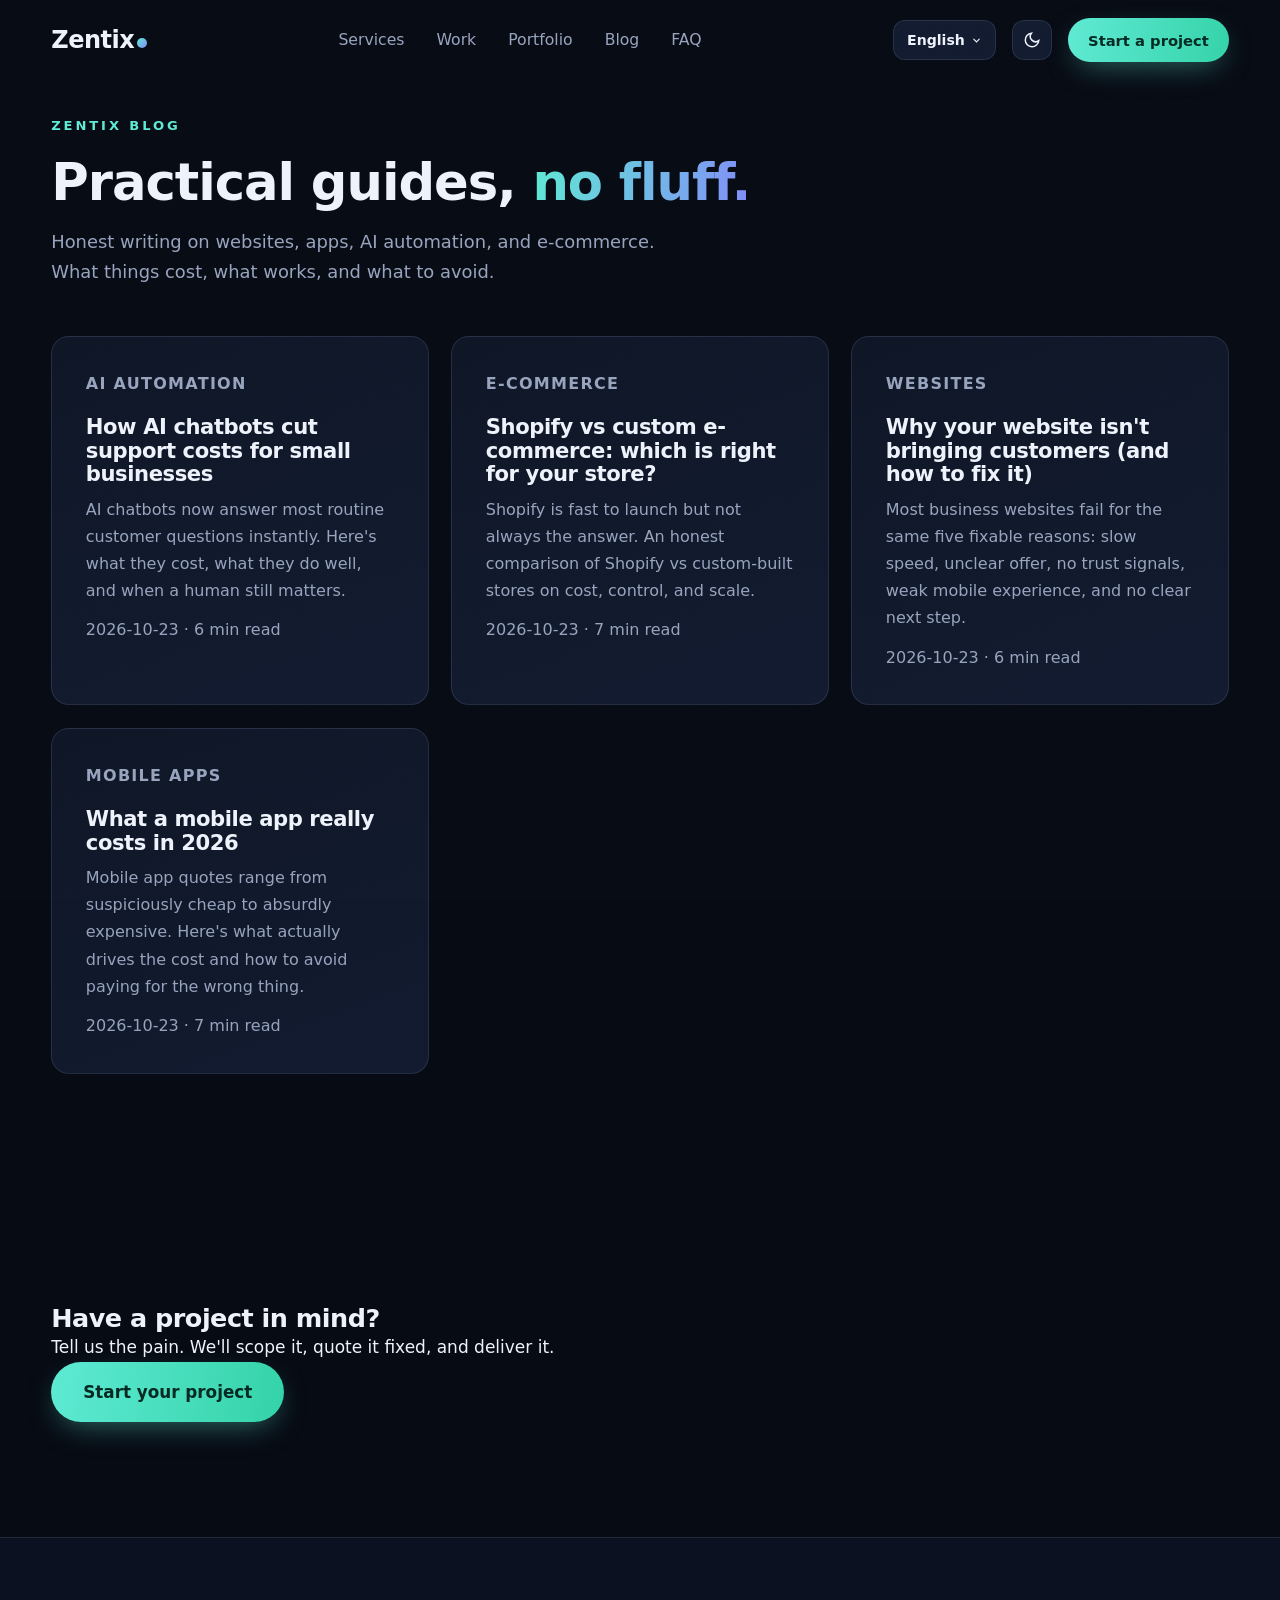
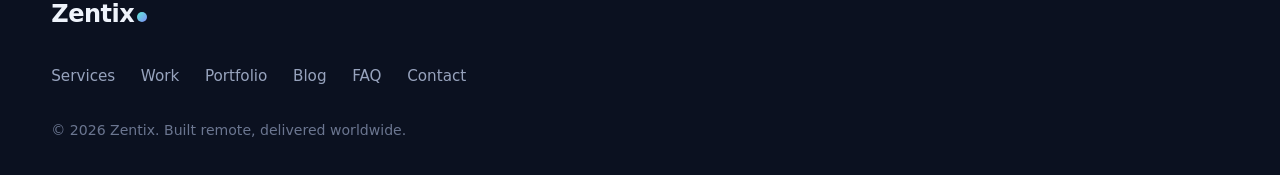
==== commit 90323244: "cache-bust js v3" ====
--- a/blog.html
+++ b/blog.html
@@ -103,6 +103,7 @@
       <p class="footer-copy" data-i18n="f_copy">&copy; 2026 Zentix. Built remote, delivered worldwide.</p>
     </div>
   </footer>
+  <script src="i18n.js?v=3" defer></script>
   <script src="script.js"></script>
 </body>
 </html>
--- a/styles.css
+++ b/styles.css
@@ -128,7 +128,7 @@
 .logo-dot {
   display: inline-block; width: 0.42em; height: 0.42em; border-radius: 50%;
   background: linear-gradient(135deg, var(--accent), var(--accent-2));
-  margin-left: 0.1em;
+  margin-inline-start: 0.1em;
 }
 .main-nav { display: flex; gap: 2rem; }
 .main-nav a {
@@ -197,7 +197,7 @@
 }
 .stat { text-align: center; padding: 0 1rem; position: relative; }
 .stat + .stat::before {
-  content: ""; position: absolute; left: 0; top: 15%; height: 70%;
+  content: ""; position: absolute; inset-inline-start: 0; top: 15%; height: 70%;
   width: 1px; background: var(--line);
 }
 .stat-value { font-family: var(--font-display); font-size: clamp(1.7rem, 3vw, 2.5rem); font-weight: 700; color: var(--ink); }
@@ -282,7 +282,7 @@
 .browser-bar em {
   font-style: normal; font-size: 0.78rem; color: rgba(255, 255, 255, 0.85);
   background: rgba(255, 255, 255, 0.12); border-radius: 999px;
-  padding: 0.15rem 0.8rem; margin-left: 0.5rem; font-family: var(--font-display);
+  padding: 0.15rem 0.8rem; margin-inline-start: 0.5rem; font-family: var(--font-display);
   white-space: nowrap; overflow: hidden; text-overflow: ellipsis; max-width: 70%;
 }
 
@@ -378,7 +378,7 @@
   display: grid; grid-template-columns: repeat(auto-fit, minmax(300px, 1fr));
   gap: 1.4rem; max-width: 860px;
 }
-.team-card { text-align: left; }
+.team-card { text-align: start; }
 .avatar {
   width: 84px; height: 84px; border-radius: 50%;
   background: linear-gradient(135deg, var(--accent-dim), rgba(129, 140, 248, 0.18));
@@ -422,7 +422,7 @@
 .faq-q {
   width: 100%; display: flex; justify-content: space-between; align-items: center; gap: 1rem;
   background: none; border: none; color: var(--ink); cursor: pointer;
-  font-family: var(--font-display); font-size: 1.08rem; font-weight: 600; text-align: left;
+  font-family: var(--font-display); font-size: 1.08rem; font-weight: 600; text-align: start;
   padding: 1.3rem 1.5rem;
 }
 .faq-icon {
@@ -525,16 +525,26 @@
   outline: 2px solid var(--accent); outline-offset: 3px;
 }
 
-/* ---------- business consultant widget ---------- */
-.zc-launcher { position: fixed; right: 1.4rem; bottom: 1.4rem; z-index: 120; width: 58px; height: 58px; border-radius: 50%; border: none; cursor: pointer; display: flex; align-items: center; justify-content: center; color: #06251f; background: linear-gradient(135deg, var(--accent), #34d3a8); box-shadow: 0 12px 32px -8px rgba(0,0,0,.5); transition: transform .2s ease; }
-.zc-launcher:hover { transform: scale(1.07); }
-.zc-ping { position: absolute; top: 3px; right: 3px; width: 12px; height: 12px; border-radius: 50%; background: #ff5d5d; border: 2px solid var(--bg); }
-.zc-panel { position: fixed; right: 1.4rem; bottom: 6.6rem; z-index: 120; width: min(380px, calc(100vw - 2.8rem)); height: min(560px, calc(100dvh - 9rem)); display: flex; flex-direction: column; background: var(--surface); border: 1px solid var(--line); border-radius: 20px; box-shadow: var(--shadow-lg); overflow: hidden; }
+/* ---------- AI consultant widget v2 ---------- */
+.zc-launcher { position: fixed; right: 1.4rem; bottom: 1.4rem; z-index: 120; display: flex; align-items: center; gap: .65rem; padding: .6rem 1.2rem .6rem .65rem; border-radius: 999px; border: none; cursor: pointer; color: #06251f; background: linear-gradient(135deg, var(--accent), #34d3a8); box-shadow: 0 12px 32px -8px rgba(0,0,0,.5); transition: transform .2s ease; font-family: inherit; }
+.zc-launcher:hover { transform: scale(1.05); }
+.zc-launcher-icon { width: 36px; height: 36px; flex: none; border-radius: 50%; background: rgba(6,37,31,.16); display: flex; align-items: center; justify-content: center; }
+.zc-launcher-text { display: flex; flex-direction: column; align-items: flex-start; line-height: 1.25; text-align: start; }
+.zc-launcher-text small { font-size: .66rem; font-weight: 600; opacity: .72; letter-spacing: .02em; }
+.zc-launcher-text strong { font-size: .95rem; font-weight: 800; font-family: var(--font-display); }
+.zc-ping { position: absolute; top: 5px; inset-inline-end: 10px; width: 11px; height: 11px; border-radius: 50%; background: #fb923c; border: 2px solid var(--bg); display: none; }
+.zc-ping.show { display: block; animation: zc-ping-pulse 1.6s ease-in-out infinite; }
+@keyframes zc-ping-pulse { 0%,100% { transform: scale(1); opacity: 1; } 50% { transform: scale(1.4); opacity: .65; } }
+.zc-panel { position: fixed; right: 1.4rem; bottom: 6.6rem; z-index: 120; width: min(400px, calc(100vw - 2.8rem)); height: min(580px, calc(100dvh - 9rem)); display: flex; flex-direction: column; background: color-mix(in srgb, var(--surface) 88%, transparent); -webkit-backdrop-filter: blur(18px); backdrop-filter: blur(18px); border: 1px solid var(--line); border-radius: 20px; box-shadow: var(--shadow-lg); overflow: hidden; }
 .zc-panel[hidden] { display: none; }
-.zc-head { display: flex; align-items: center; justify-content: space-between; padding: .85rem 1.1rem; background: var(--surface-2); border-bottom: 1px solid var(--line); }
-.zc-head-text { display: flex; flex-direction: column; }
-.zc-head-text strong { font-family: var(--font-display); font-size: 1rem; }
+.zc-head { display: flex; align-items: flex-start; justify-content: space-between; gap: .6rem; padding: .85rem 1rem; background: var(--surface-2); border-bottom: 1px solid var(--line); }
+.zc-head-text { display: flex; flex-direction: column; align-items: flex-start; }
+.zc-badge { display: inline-block; font-size: .66rem; font-weight: 700; letter-spacing: .09em; text-transform: uppercase; color: var(--accent); border: 1px solid var(--accent); border-radius: 999px; padding: .14rem .6rem; margin-bottom: .35rem; }
+.zc-head-text strong { font-family: var(--font-display); font-size: 1.02rem; }
 .zc-head-text span { font-size: .78rem; color: var(--muted); }
+.zc-head-actions { display: flex; align-items: center; gap: .45rem; flex: none; }
+.zc-cta { background: transparent; border: 1px solid #fb923c; color: #fdba74; border-radius: 999px; padding: .42rem .85rem; font-size: .78rem; font-weight: 700; cursor: pointer; white-space: nowrap; font-family: inherit; }
+.zc-cta:hover { background: rgba(251,146,60,.14); }
 .zc-close { background: none; border: none; color: var(--muted); font-size: 1.6rem; cursor: pointer; line-height: 1; padding: 0 .2rem; }
 .zc-body { flex: 1; overflow-y: auto; padding: 1rem; display: flex; flex-direction: column; gap: .7rem; }
 .zc-msg { max-width: 90%; padding: .65rem .95rem; border-radius: 14px; font-size: .92rem; line-height: 1.55; }
@@ -663,9 +673,9 @@
 }
 
 /* typing indicator */
-.zc-typing span { display: inline-block; width: 7px; height: 7px; margin-right: 4px; border-radius: 50%; background: var(--muted); animation: zc-blink 1.2s infinite; }
+.zc-typing span { display: inline-block; width: 7px; height: 7px; margin-inline-end: 4px; border-radius: 50%; background: var(--muted); animation: zc-blink 1.2s infinite; }
 .zc-typing span:nth-child(2) { animation-delay: .2s; }
-.zc-typing span:nth-child(3) { animation-delay: .4s; margin-right: 0; }
+.zc-typing span:nth-child(3) { animation-delay: .4s; margin-inline-end: 0; }
 @keyframes zc-blink { 0%, 80%, 100% { opacity: .25; } 40% { opacity: 1; } }
 
 /* ---------- premium layer: portfolio hero depth ---------- */
@@ -723,3 +733,66 @@
   .cursor-dot, .cursor-ring { display: none !important; }
   body.has-cursor, body.has-cursor a, body.has-cursor button { cursor: auto; }
 }
+
+/* Pain-fix line: the Zentix answer inside each pain card */
+.pain-fix { color: var(--ink); font-weight: 600; margin-top: .75rem; padding-top: .75rem; border-top: 1px solid var(--line); }
+.pain-fix::before { content: "Zentix fix — "; color: var(--accent); font-weight: 700; }
+
+/* Blog */
+.narrow { max-width: 760px; }
+.post-cat { color: var(--accent); font-size: .82rem; font-weight: 700; letter-spacing: .08em; text-transform: uppercase; margin-bottom: .5rem; }
+.post-card h3 a { color: var(--ink); text-decoration: none; }
+.post-card h3 a:hover { color: var(--accent); }
+.post-meta { color: var(--muted); font-size: .88rem; margin-top: .75rem; }
+.post-hero { padding-bottom: 0; }
+.post-title { font-size: clamp(2rem, 5vw, 3.2rem); line-height: 1.15; letter-spacing: -0.02em; margin: .75rem 0; }
+.post-body { padding-top: 2rem; }
+.prose { font-size: 1.08rem; line-height: 1.75; color: var(--ink); }
+.prose p { margin-bottom: 1.25rem; }
+.prose h2 { font-size: 1.5rem; margin: 2.25rem 0 1rem; letter-spacing: -0.01em; }
+.prose a { color: var(--accent); }
+.prose em { color: var(--muted); }
+.back-blog { margin-top: 2.5rem; }
+.back-blog a { color: var(--accent); text-decoration: none; font-weight: 600; }
+
+/* Born-digital mission line */
+.dig-mission { text-align: center; margin-top: 2.5rem; font-size: 1.15rem; font-weight: 600; color: var(--ink); }
+.dig-mission::before { content: "— "; color: var(--accent); }
+
+/* ---------- Language switcher ---------- */
+.lang-switch { position: relative; }
+.lang-btn { display: inline-flex; align-items: center; gap: .4rem; background: var(--surface-2); border: 1px solid var(--line); color: var(--ink); border-radius: 12px; padding: 0 .8rem; height: 40px; font-size: .88rem; font-weight: 600; cursor: pointer; font-family: var(--font-body); }
+.lang-btn:hover { border-color: var(--accent); }
+.lang-btn svg { flex: none; }
+.lang-list { position: absolute; top: calc(100% + 8px); inset-inline-end: 0; min-width: 150px; background: var(--surface); border: 1px solid var(--line); border-radius: 12px; padding: .35rem; list-style: none; margin: 0; z-index: 600; box-shadow: 0 18px 40px -12px rgba(0,0,0,.5); }
+.lang-list li button { display: block; width: 100%; text-align: start; background: transparent; border: 0; color: var(--ink); padding: .55rem .8rem; border-radius: 8px; cursor: pointer; font-size: .92rem; font-family: var(--font-body); }
+.lang-list li button:hover { background: var(--accent-dim); }
+.lang-list li.active button { color: var(--accent); font-weight: 700; }
+
+/* ---------- RTL ---------- */
+[dir="rtl"] .logo-marquee,
+[dir="rtl"] .big-marquee { direction: ltr; }
+[dir="rtl"] .slider-btn,
+[dir="rtl"] .fz-arrow { transform: scaleX(-1); }
+[dir="rtl"] .scroll-hint { transform: scaleX(-1); }
+
+@media (max-width: 900px) {
+  [dir="rtl"] .main-nav { transform: translateX(-100%); border-left: none; border-right: 1px solid var(--line); }
+  [dir="rtl"] .main-nav.open { transform: none; }
+}
+
+/* in-chat lead form */
+.zc-lead { display: flex; flex-direction: column; gap: .55rem; background: var(--surface-2); border: 1px solid var(--line); border-radius: 14px; padding: .85rem; margin-top: .2rem; }
+.zc-lead input, .zc-lead textarea { width: 100%; box-sizing: border-box; padding: .6rem .8rem; border-radius: 10px; border: 1px solid var(--line); background: var(--bg-soft); color: var(--ink); font-size: .88rem; font-family: inherit; }
+.zc-lead input:focus, .zc-lead textarea:focus { outline: 2px solid var(--accent); }
+.zc-lead textarea { min-height: 64px; resize: vertical; }
+.zc-lead-pills { display: flex; flex-wrap: wrap; gap: .4rem; }
+.zc-lead-pills button { padding: .38rem .8rem; border-radius: 999px; border: 1px solid var(--line); background: transparent; color: var(--ink); font-size: .8rem; cursor: pointer; font-family: inherit; }
+.zc-lead-pills button.on { border-color: var(--accent); background: var(--accent-dim); color: var(--ink); font-weight: 700; }
+.zc-lead-send { background: var(--accent); color: #06251f; border: none; border-radius: 10px; padding: .65rem; font-weight: 800; font-size: .9rem; cursor: pointer; font-family: inherit; }
+.zc-lead-send:hover { filter: brightness(1.08); }
+.zc-lead-err { color: #f87171; font-size: .8rem; min-height: 1.1em; }
+@media (max-width: 480px) {
+  .zc-launcher-text small { display: none; }
+  .zc-cta { display: none; }
+}
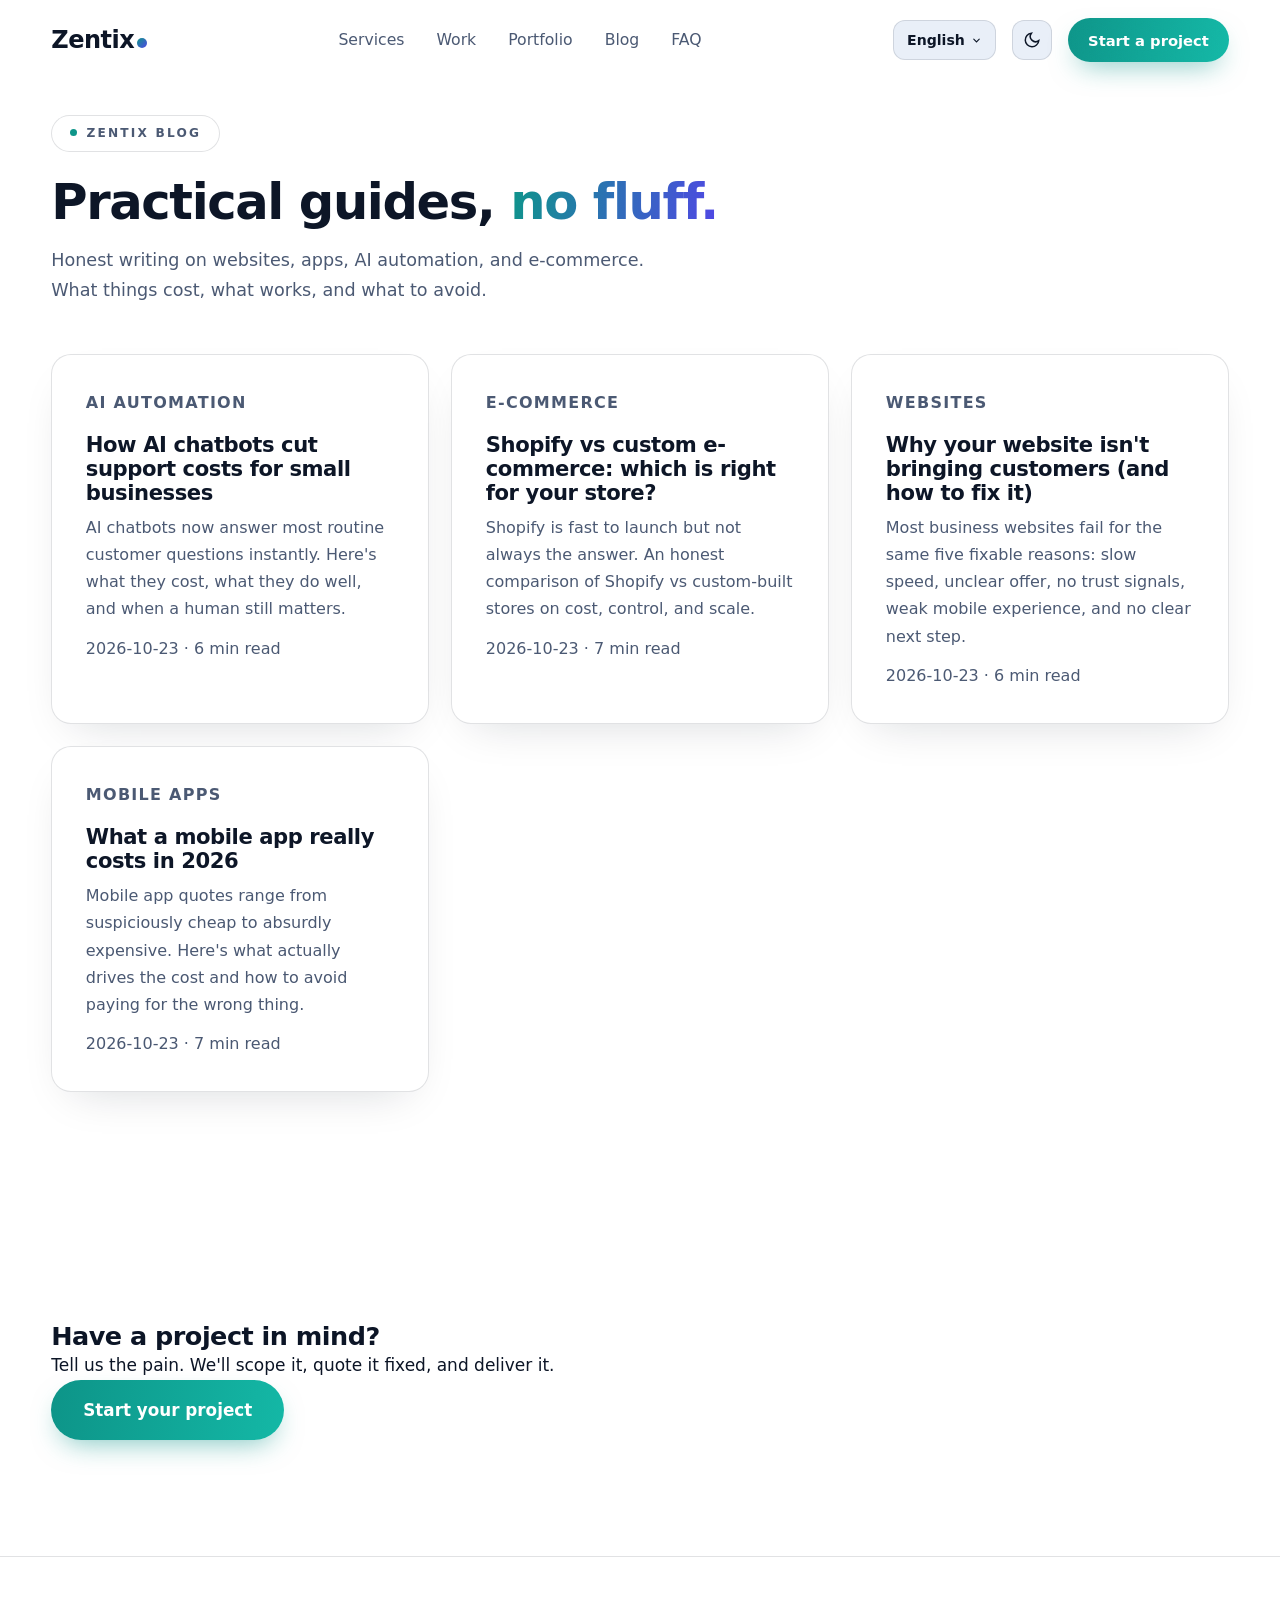
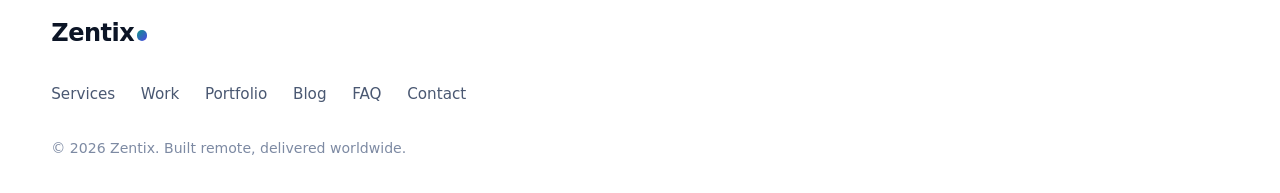
==== commit 9f98d112: "v3: theme key migration + toggle icons" ====
--- a/blog.html
+++ b/blog.html
@@ -15,7 +15,7 @@
   <meta name="twitter:image" content="https://mycodescene.github.io/zentix/images/og-image.png">
   <meta property="og:description" content="Practical, honest guides on websites, mobile apps, AI automation and e-commerce.">
   <link rel="icon" href="favicon.svg" type="image/svg+xml">
-  <link rel="stylesheet" href="styles.css">
+  <link rel="stylesheet" href="styles.css?v=8">
   <link rel="alternate" type="application/rss+xml" title="Zentix Blog" href="rss.xml">
   <script>document.documentElement.classList.add("js")</script>
   <script type="application/ld+json">{"@context":"https://schema.org","@type":"Blog","name":"Zentix Blog","description":"Practical guides on websites, apps, AI automation and e-commerce.","url":"https://mycodescene.github.io/zentix/blog.html"}</script>
@@ -103,7 +103,7 @@
       <p class="footer-copy" data-i18n="f_copy">&copy; 2026 Zentix. Built remote, delivered worldwide.</p>
     </div>
   </footer>
-  <script src="i18n.js?v=3" defer></script>
-  <script src="script.js"></script>
+  <script src="i18n.js?v=5" defer></script>
+  <script src="script.js?v=4"></script>
 </body>
 </html>
--- a/styles.css
+++ b/styles.css
@@ -1,21 +1,24 @@
+@import url('https://fonts.googleapis.com/css2?family=IBM+Plex+Sans+Arabic:wght@400;500;600;700&display=swap');
 /* ============ ZENTIX — custom agency theme ============ */
 :root {
   --ease: cubic-bezier(.16,1,.3,1); /* signature easing, winners use one curve everywhere */
-  --bg: #070b14;
-  --bg-soft: #0b1120;
-  --surface: #0e1626;
-  --surface-2: #121b30;
-  --ink: #eef3fb;
-  --muted: #97a3bd;
-  --muted-2: #6b7690;
-  --accent: #5eead4;
-  --accent-2: #818cf8;
-  --accent-dim: rgba(94, 234, 212, 0.12);
-  --line: rgba(151, 163, 189, 0.16);
-  --radius: 18px;
+  --bg: #ffffff;
+  --bg-soft: #f3f6fb;
+  --surface: #ffffff;
+  --surface-2: #e9eff8;
+  --ink: #0c1526;
+  --muted: #4a5872;
+  --muted-2: #7d8aa3;
+  --accent: #0d9488;
+  --accent-2: #4f46e5;
+  --accent-dim: rgba(13, 148, 136, 0.10);
+  --line: rgba(12, 21, 38, 0.12);
+  --radius: 20px;
+  --navy: #0a1230;
   --font-display: "Space Grotesk", system-ui, sans-serif;
   --font-body: "Inter", system-ui, sans-serif;
-  --shadow-lg: 0 24px 60px -24px rgba(0, 0, 0, 0.7);
+  --shadow-lg: 0 24px 60px -28px rgba(12, 21, 38, 0.25);
+  --shadow-card: 0 18px 44px -22px rgba(12, 21, 38, 0.18);
 }
 
 * { margin: 0; padding: 0; box-sizing: border-box; }
@@ -287,19 +290,21 @@
 }
 
 /* ---------- light theme ---------- */
-[data-theme="light"] {
-  --bg: #f5f8fc;
-  --bg-soft: #e9eff8;
-  --surface: #ffffff;
-  --surface-2: #edf2f9;
-  --ink: #0d1526;
-  --muted: #48546e;
-  --muted-2: #7c879e;
-  --accent: #0d9488;
-  --accent-2: #4f46e5;
-  --accent-dim: rgba(13, 148, 136, 0.10);
-  --line: rgba(13, 21, 38, 0.12);
-  --shadow-lg: 0 24px 60px -28px rgba(13, 21, 38, 0.28);
+[data-theme="dark"] {
+  --bg: #070b14;
+  --bg-soft: #0b1120;
+  --surface: #0e1626;
+  --surface-2: #121b30;
+  --ink: #eef3fb;
+  --muted: #97a3bd;
+  --muted-2: #6b7690;
+  --accent: #5eead4;
+  --accent-2: #818cf8;
+  --accent-dim: rgba(94, 234, 212, 0.12);
+  --line: rgba(151, 163, 189, 0.16);
+  --navy: #0a1230;
+  --shadow-lg: 0 24px 60px -24px rgba(0, 0, 0, 0.7);
+  --shadow-card: 0 18px 44px -22px rgba(0, 0, 0, 0.5);
 }
 .theme-toggle {
   display: inline-flex; align-items: center; justify-content: center;
@@ -309,8 +314,9 @@
 }
 .theme-toggle:hover { transform: translateY(-2px); background: var(--accent-dim); }
 .theme-toggle .tt-sun { display: none; }
-[data-theme="light"] .theme-toggle .tt-sun { display: block; }
-[data-theme="light"] .theme-toggle .tt-moon { display: none; }
+.theme-toggle .tt-moon { display: block; }
+[data-theme="dark"] .theme-toggle .tt-sun { display: block; }
+[data-theme="dark"] .theme-toggle .tt-moon { display: none; }
 .thumb-link { display: block; border-radius: 0 0 12px 12px; overflow: hidden; }
 .thumb-link:hover img.thumb { transform: scale(1.02); }
 img.thumb { transition: transform 0.35s ease; }
@@ -796,3 +802,327 @@
   .zc-launcher-text small { display: none; }
   .zc-cta { display: none; }
 }
+
+/* RTL: mirror chatbot launcher + panel to the left side */
+[dir="rtl"] .zc-launcher { right: auto; left: 1.4rem; }
+[dir="rtl"] .zc-panel { right: auto; left: 1.4rem; }
+@media (max-width: 480px) {
+  [dir="rtl"] .zc-launcher { right: auto; left: 1rem; }
+  [dir="rtl"] .zc-panel { right: auto; left: 1rem; }
+}
+
+/* ---------- packages / pricing ---------- */
+.pricing-grid { display: grid; grid-template-columns: repeat(4, 1fr); gap: 1.25rem; margin-top: 2.5rem; }
+.price-card { display: flex; flex-direction: column; position: relative; }
+.price-card h3 { font-family: var(--font-display); font-size: 1.25rem; margin: 0 0 .4rem; }
+.price { margin: 0 0 1rem; color: var(--muted); }
+.price strong { font-family: var(--font-display); font-size: 2rem; font-weight: 700; color: var(--ink); }
+.price-from { font-size: .85rem; margin-inline-end: .3rem; }
+.price-list { list-style: none; margin: 0 0 1.5rem; padding: 0; flex: 1; }
+.price-list li { position: relative; padding-inline-start: 1.5rem; margin-bottom: .6rem; font-size: .92rem; color: var(--muted); }
+.price-list li::before { content: "✓"; position: absolute; inset-inline-start: 0; color: var(--accent); font-weight: 700; }
+.price-card .btn { align-self: stretch; text-align: center; }
+.price-popular { border-color: var(--accent); box-shadow: 0 0 0 1px var(--accent), var(--shadow-lg); }
+.pop-tag { position: absolute; top: -0.85rem; inset-inline-start: 1.25rem; background: var(--accent); color: #06251f; font-size: .72rem; font-weight: 800; letter-spacing: .06em; text-transform: uppercase; padding: .28rem .8rem; border-radius: 999px; }
+.pricing-note { text-align: center; color: var(--muted); font-size: .9rem; margin-top: 2rem; max-width: 640px; margin-inline: auto; }
+@media (max-width: 1080px) { .pricing-grid { grid-template-columns: repeat(2, 1fr); } }
+@media (max-width: 600px) { .pricing-grid { grid-template-columns: 1fr; } }
+
+/* ---------- Arabic / Urdu typography ---------- */
+html[lang="ar"] body, html[lang="ur"] body {
+  font-family: "IBM Plex Sans Arabic", var(--font-body);
+  line-height: 1.9;
+}
+html[lang="ar"] h1, html[lang="ar"] h2, html[lang="ar"] h3,
+html[lang="ar"] .section-title, html[lang="ar"] .font-display,
+html[lang="ur"] h1, html[lang="ur"] h2, html[lang="ur"] h3,
+html[lang="ur"] .section-title, html[lang="ur"] .font-display {
+  font-family: "IBM Plex Sans Arabic", var(--font-display);
+  letter-spacing: 0;
+  line-height: 1.9;
+}
+html[lang="ar"] .eyebrow, html[lang="ur"] .eyebrow { letter-spacing: .04em; }
+/* keep masked hero lines from clipping Arabic diacritics */
+html[lang="ar"] .mask, html[lang="ur"] .mask { padding: .12em 0; margin: -.12em 0; }
+/* mobile: comfortable Arabic/Urdu reading */
+@media (max-width: 640px) {
+  html[lang="ar"] .section-title, html[lang="ur"] .section-title { font-size: 1.6rem; }
+  html[lang="ar"] .hero-title, html[lang="ur"] .hero-title { font-size: 1.9rem; line-height: 2; }
+  html[lang="ar"] body, html[lang="ur"] body { overflow-wrap: break-word; }
+  html[lang="ar"] .price strong, html[lang="ur"] .price strong { font-size: 1.7rem; }
+}
+
+/* ============================================================
+   ZENTIX v3 — light editorial (2026-10-24, Mehmanon: "Full light editorial banao")
+   TEXT RULE: presentation only. Every visible string is an existing i18n key.
+   JS hooks untouched (.reveal, .counter, slider, faq, form, chatbot).
+   ============================================================ */
+
+/* ---------- header ---------- */
+.site-header { background: rgba(255,255,255,0.0); }
+.site-header.scrolled {
+  background: rgba(255,255,255,0.86);
+  -webkit-backdrop-filter: blur(16px); backdrop-filter: blur(16px);
+  border-bottom: 1px solid var(--line);
+}
+[data-theme="dark"] .site-header.scrolled { background: rgba(7,11,20,0.80); }
+.main-nav a { color: var(--muted); font-weight: 500; }
+.main-nav a:hover { color: var(--ink); }
+
+/* ---------- buttons ---------- */
+.btn-primary {
+  background: linear-gradient(100deg, #0d9488, #14b8a6);
+  color: #ffffff;
+  box-shadow: 0 12px 28px -10px rgba(13, 148, 136, 0.55);
+}
+.btn-primary:hover { box-shadow: 0 18px 36px -10px rgba(13, 148, 136, 0.65); transform: translateY(-2px); }
+[data-theme="dark"] .btn-primary {
+  background: linear-gradient(100deg, #5eead4, #34d3a8);
+  color: #052a23;
+}
+.btn-ghost { border: 1px solid var(--line); color: var(--ink); background: transparent; }
+.btn-ghost:hover { border-color: var(--accent); color: var(--accent); transform: translateY(-2px); }
+.btn-outline { border: 1px solid var(--line); color: var(--ink); }
+.btn-outline:hover { border-color: var(--accent); color: var(--accent); }
+
+/* ---------- eyebrow pill ---------- */
+.eyebrow {
+  display: inline-block;
+  border: 1px solid var(--line);
+  background: var(--surface);
+  border-radius: 999px;
+  padding: 0.45rem 1.1rem;
+  font-size: 0.76rem; letter-spacing: 0.18em;
+  color: var(--muted);
+  margin-bottom: 1.4rem;
+  box-shadow: var(--shadow-card);
+}
+.eyebrow::before { content: ""; display: inline-block; width: 7px; height: 7px; border-radius: 50%; background: var(--accent); margin-right: 0.6rem; vertical-align: 1px; }
+
+/* ---------- hero ---------- */
+.hero { background: radial-gradient(900px 480px at 50% -8%, rgba(13,148,136,0.10), transparent 65%), var(--bg); }
+[data-theme="dark"] .hero { background: radial-gradient(900px 480px at 50% -8%, rgba(94,234,212,0.08), transparent 65%), var(--bg); }
+.hero-inner { text-align: center; max-width: 960px; }
+.hero-title {
+  font-size: clamp(2.6rem, 5.8vw, 4.6rem);
+  font-weight: 700; letter-spacing: -0.032em; line-height: 1.06;
+}
+.hero-title .grad-text {
+  background: linear-gradient(100deg, #0d9488, #4f46e5);
+  -webkit-background-clip: text; background-clip: text; color: transparent;
+}
+[data-theme="dark"] .hero-title .grad-text {
+  background: linear-gradient(100deg, #5eead4, #818cf8);
+  -webkit-background-clip: text; background-clip: text; color: transparent;
+}
+.hero-sub { margin: 0 auto 2.2rem; font-size: clamp(1.05rem, 1.7vw, 1.28rem); max-width: 640px; }
+.hero-ctas { justify-content: center; }
+.hero-meta { justify-content: center; color: var(--muted-2); }
+.hero-canvas { opacity: 0.35; }
+[data-theme="dark"] .hero-canvas { opacity: 0.55; }
+
+/* hero visual: product mockup + floating stat badges */
+.hero-visual { position: relative; margin: 4rem auto 0; max-width: 880px; }
+.hero-browser {
+  background: var(--surface); border: 1px solid var(--line);
+  border-radius: 22px; overflow: hidden; box-shadow: var(--shadow-lg);
+  text-align: left;
+}
+.hero-screen { display: grid; grid-template-columns: 120px 1fr; gap: 1rem; padding: 1.4rem; min-height: 300px; }
+.hs-side {
+  border-radius: 12px;
+  background: linear-gradient(160deg, var(--surface-2), var(--bg-soft));
+  border: 1px solid var(--line);
+}
+.hs-main { display: grid; grid-template-columns: 1fr 1fr; gap: 1rem; align-content: start; }
+.hs-main i { display: block; border-radius: 12px; border: 1px solid var(--line); min-height: 86px; }
+.hs-main i:nth-child(1) { background: linear-gradient(135deg, rgba(13,148,136,0.20), rgba(13,148,136,0.05)); }
+.hs-main i:nth-child(2) { background: linear-gradient(135deg, rgba(79,70,229,0.20), rgba(79,70,229,0.05)); }
+.hs-main i:nth-child(3) { grid-column: 1 / -1; min-height: 120px; background: linear-gradient(160deg, var(--surface-2), var(--bg-soft)); }
+.hero-badge {
+  position: absolute; background: var(--surface); border: 1px solid var(--line);
+  border-radius: 16px; padding: 0.85rem 1.2rem; box-shadow: var(--shadow-lg);
+  text-align: left; animation: hb-float 5s ease-in-out infinite;
+}
+.hero-badge strong { font-family: var(--font-display); font-size: 1.35rem; display: block; letter-spacing: -0.02em; }
+.hero-badge small { color: var(--muted); font-size: 0.82rem; }
+.hb-1 { left: -2.2rem; top: 8%; }
+.hb-2 { right: -2.2rem; bottom: 10%; animation-delay: 2.4s; }
+@keyframes hb-float { 0%,100% { transform: translateY(0); } 50% { transform: translateY(-10px); } }
+@media (max-width: 980px) { .hb-1 { left: 0.4rem; } .hb-2 { right: 0.4rem; } }
+
+/* ---------- scroll choreography ---------- */
+.reveal { opacity: 0; transform: translateY(30px); filter: blur(7px);
+  transition: opacity 0.8s var(--ease), transform 0.8s var(--ease), filter 0.8s var(--ease); }
+.reveal.visible { opacity: 1; transform: none; filter: blur(0); }
+
+/* ---------- section titles ---------- */
+.section-title { font-weight: 700; letter-spacing: -0.028em; font-size: clamp(2rem, 4.4vw, 3.1rem); }
+.section-sub { font-size: 1.1rem; }
+
+/* ---------- cards (universal) ---------- */
+.card {
+  background: var(--surface);
+  border: 1px solid var(--line);
+  border-radius: var(--radius);
+  box-shadow: var(--shadow-card);
+  transition: transform 0.45s var(--ease), box-shadow 0.45s var(--ease), border-color 0.45s var(--ease);
+}
+.card:hover { transform: translateY(-8px); box-shadow: var(--shadow-lg); border-color: rgba(13,148,136,0.45); }
+[data-theme="dark"] .card:hover { border-color: rgba(94,234,212,0.45); }
+.card-icon { background: var(--accent-dim); color: var(--accent); border-radius: 16px; }
+.card h3 { letter-spacing: -0.02em; }
+.pain-fix {
+  background: var(--accent-dim); border-radius: 12px;
+  padding: 0.85rem 1rem; margin-top: 1rem; font-size: 0.95rem;
+}
+
+/* ---------- stats ---------- */
+.stats { background: var(--bg); }
+.stat-value {
+  font-family: var(--font-display); font-weight: 700;
+  font-size: clamp(2.2rem, 4.6vw, 3.4rem); letter-spacing: -0.03em; line-height: 1;
+  color: var(--ink);
+}
+.stat-value .counter { color: var(--accent); }
+
+/* ---------- born digital ---------- */
+#digital .section-title { font-size: clamp(2.2rem, 5vw, 3.8rem); }
+.dig-mission {
+  font-family: var(--font-display); font-weight: 700; letter-spacing: -0.02em;
+  font-size: clamp(1.25rem, 2.6vw, 1.9rem); color: var(--accent);
+  text-align: center; margin-top: 3rem;
+}
+
+/* ---------- services ---------- */
+#services .card { position: relative; overflow: hidden; }
+#services .card::after {
+  content: "→"; position: absolute; right: 1.5rem; bottom: 1.3rem;
+  font-size: 1.5rem; color: var(--accent);
+  transform: translateX(-10px); opacity: 0;
+  transition: transform 0.45s var(--ease), opacity 0.45s var(--ease);
+}
+#services .card:hover::after { transform: none; opacity: 1; }
+
+/* ---------- pricing ---------- */
+.price-card { display: flex; flex-direction: column; }
+.price-card h3 { font-size: 1.35rem; }
+.price-card .price strong { font-family: var(--font-display); font-size: clamp(2.1rem, 3.6vw, 2.8rem); letter-spacing: -0.03em; }
+.price-list li { color: var(--muted); }
+.price-popular { background: var(--navy); border: none; transform: scale(1.03); }
+.price-popular:hover { transform: scale(1.03) translateY(-8px); border: none; }
+.price-popular h3, .price-popular .price strong { color: #ffffff; }
+.price-popular .price-from { color: #9fb0d8; }
+.price-popular .price-list li { color: #c3cde8; }
+.price-popular .pop-tag { background: linear-gradient(100deg, #0d9488, #4f46e5); color: #fff; }
+.pricing-note { color: var(--muted-2); }
+
+/* ---------- work: navy feature section ---------- */
+#work { background: var(--navy); border-top: none; border-bottom: none; }
+#work .eyebrow { background: rgba(255,255,255,0.06); border-color: rgba(255,255,255,0.16); color: #9fb0d8; box-shadow: none; }
+#work .eyebrow::before { background: #5eead4; }
+#work .section-title, #work .slide-info h3 { color: #ffffff; }
+#work .section-title .grad-text {
+  background: linear-gradient(100deg, #5eead4, #818cf8);
+  -webkit-background-clip: text; background-clip: text; color: transparent;
+}
+#work .section-sub, #work .slide-info p { color: #9fb0d8; }
+#work .text-link { color: #5eead4; }
+#work .work-note { color: #6c7ba3; }
+#work .slider-btn { background: rgba(255,255,255,0.07); border-color: rgba(255,255,255,0.16); color: #fff; }
+#work .slider-btn:hover { background: rgba(94,234,212,0.16); border-color: #5eead4; }
+#work .slider-dot { background: rgba(255,255,255,0.22); }
+#work .slider-dot.active { background: #5eead4; }
+#work .browser-mock { box-shadow: 0 30px 70px -30px rgba(0,0,0,0.8); }
+
+/* ---------- process ---------- */
+.step {
+  background: var(--surface); border: 1px solid var(--line); border-radius: var(--radius);
+  padding: 1.8rem; box-shadow: var(--shadow-card);
+  transition: transform 0.45s var(--ease), box-shadow 0.45s var(--ease);
+}
+.step:hover { transform: translateY(-6px); box-shadow: var(--shadow-lg); }
+.step-num {
+  font-family: var(--font-display); font-weight: 700; font-size: 2.6rem;
+  letter-spacing: -0.03em; color: var(--accent); opacity: 0.9; line-height: 1;
+}
+
+/* ---------- team ---------- */
+.team-card .avatar { background: var(--accent-dim); border-radius: 20px; }
+.team-card .avatar span { font-family: var(--font-display); font-weight: 700; color: var(--accent); }
+.role { color: var(--accent); font-weight: 600; }
+
+/* ---------- faq ---------- */
+.faq-item { background: var(--surface); border: 1px solid var(--line); box-shadow: var(--shadow-card); }
+.faq-item.open { border-color: rgba(13,148,136,0.5); }
+[data-theme="dark"] .faq-item.open { border-color: rgba(94,234,212,0.5); }
+
+/* ---------- contact: split stage ---------- */
+#contact { background: var(--bg-soft); border-top: 1px solid var(--line); }
+.contact-grid { display: grid; grid-template-columns: 1fr 1.12fr; gap: 2rem; align-items: stretch; }
+.contact-intro {
+  background: var(--navy); border-radius: 28px; padding: clamp(2rem, 4vw, 3.2rem);
+  display: flex; flex-direction: column; justify-content: center;
+  position: relative; overflow: hidden;
+}
+.contact-intro::after {
+  content: ""; position: absolute; width: 420px; height: 420px; border-radius: 50%;
+  background: radial-gradient(circle, rgba(94,234,212,0.16), transparent 65%);
+  right: -140px; top: -140px; pointer-events: none;
+}
+.contact-intro .eyebrow { background: rgba(255,255,255,0.06); border-color: rgba(255,255,255,0.16); color: #9fb0d8; box-shadow: none; }
+.contact-intro .eyebrow::before { background: #5eead4; }
+.contact-intro .section-title { color: #ffffff; font-size: clamp(2.1rem, 4.4vw, 3.4rem); position: relative; z-index: 1; }
+.contact-intro .section-title .grad-text {
+  background: linear-gradient(100deg, #5eead4, #818cf8);
+  -webkit-background-clip: text; background-clip: text; color: transparent;
+}
+.contact-intro .section-sub { color: #9fb0d8; margin-bottom: 0; position: relative; z-index: 1; }
+.contact-form {
+  background: var(--surface); border: 1px solid var(--line);
+  border-radius: 28px; padding: clamp(1.8rem, 3.4vw, 2.8rem);
+  box-shadow: var(--shadow-lg); margin: 0;
+}
+.contact-form .form-field label { font-size: 0.78rem; font-weight: 600; letter-spacing: 0.12em; text-transform: uppercase; color: var(--muted); margin-bottom: 0.5rem; display: block; }
+.contact-form input[type="text"], .contact-form input[type="email"], .contact-form select, .contact-form textarea {
+  width: 100%; background: var(--bg-soft); border: 1px solid var(--line);
+  border-radius: 14px; padding: 0.95rem 1.1rem; color: var(--ink);
+  font-family: var(--font-body); font-size: 1rem;
+  transition: border-color 0.3s var(--ease), box-shadow 0.3s var(--ease);
+}
+.contact-form textarea { resize: vertical; min-height: 120px; }
+.contact-form select {
+  appearance: none; -webkit-appearance: none; cursor: pointer; padding-right: 2.6rem;
+  background-image: url("data:image/svg+xml,%3Csvg xmlns='http://www.w3.org/2000/svg' width='14' height='14' viewBox='0 0 24 24' fill='none' stroke='%237d8aa3' stroke-width='2.4' stroke-linecap='round' stroke-linejoin='round'%3E%3Cpath d='m6 9 6 6 6-6'/%3E%3C/svg%3E");
+  background-repeat: no-repeat; background-position: right 1rem center;
+}
+.contact-form input:focus, .contact-form select:focus, .contact-form textarea:focus {
+  outline: none; border-color: var(--accent);
+  box-shadow: 0 0 0 3px var(--accent-dim);
+  background: var(--surface);
+}
+.contact-form input::placeholder, .contact-form textarea::placeholder { color: var(--muted-2); }
+.form-row { display: grid; grid-template-columns: 1fr 1fr; gap: 1.1rem; }
+.form-field { margin-bottom: 1.15rem; }
+.form-submit { width: 100%; border-radius: 14px; }
+.form-note { text-align: center; color: var(--muted-2); font-size: 0.92rem; margin-top: 1rem; }
+@media (max-width: 900px) { .contact-grid { grid-template-columns: 1fr; } }
+@media (max-width: 640px) { .form-row { grid-template-columns: 1fr; } }
+
+/* ---------- footer ---------- */
+.site-footer { border-top: 1px solid var(--line); background: var(--bg); }
+
+/* ---------- preloader on light ---------- */
+.preloader { background: var(--bg); }
+.preloader-word { color: var(--ink); }
+.preloader-dot { color: var(--accent); }
+
+/* ---------- chatbot on light ---------- */
+.zc-launcher { box-shadow: var(--shadow-lg); }
+
+/* ---------- reduced motion ---------- */
+@media (prefers-reduced-motion: reduce) {
+  .reveal { opacity: 1; transform: none; filter: none; transition: none; }
+  .hero-badge { animation: none; }
+  .hero-title .mask > span { transform: none; }
+}
